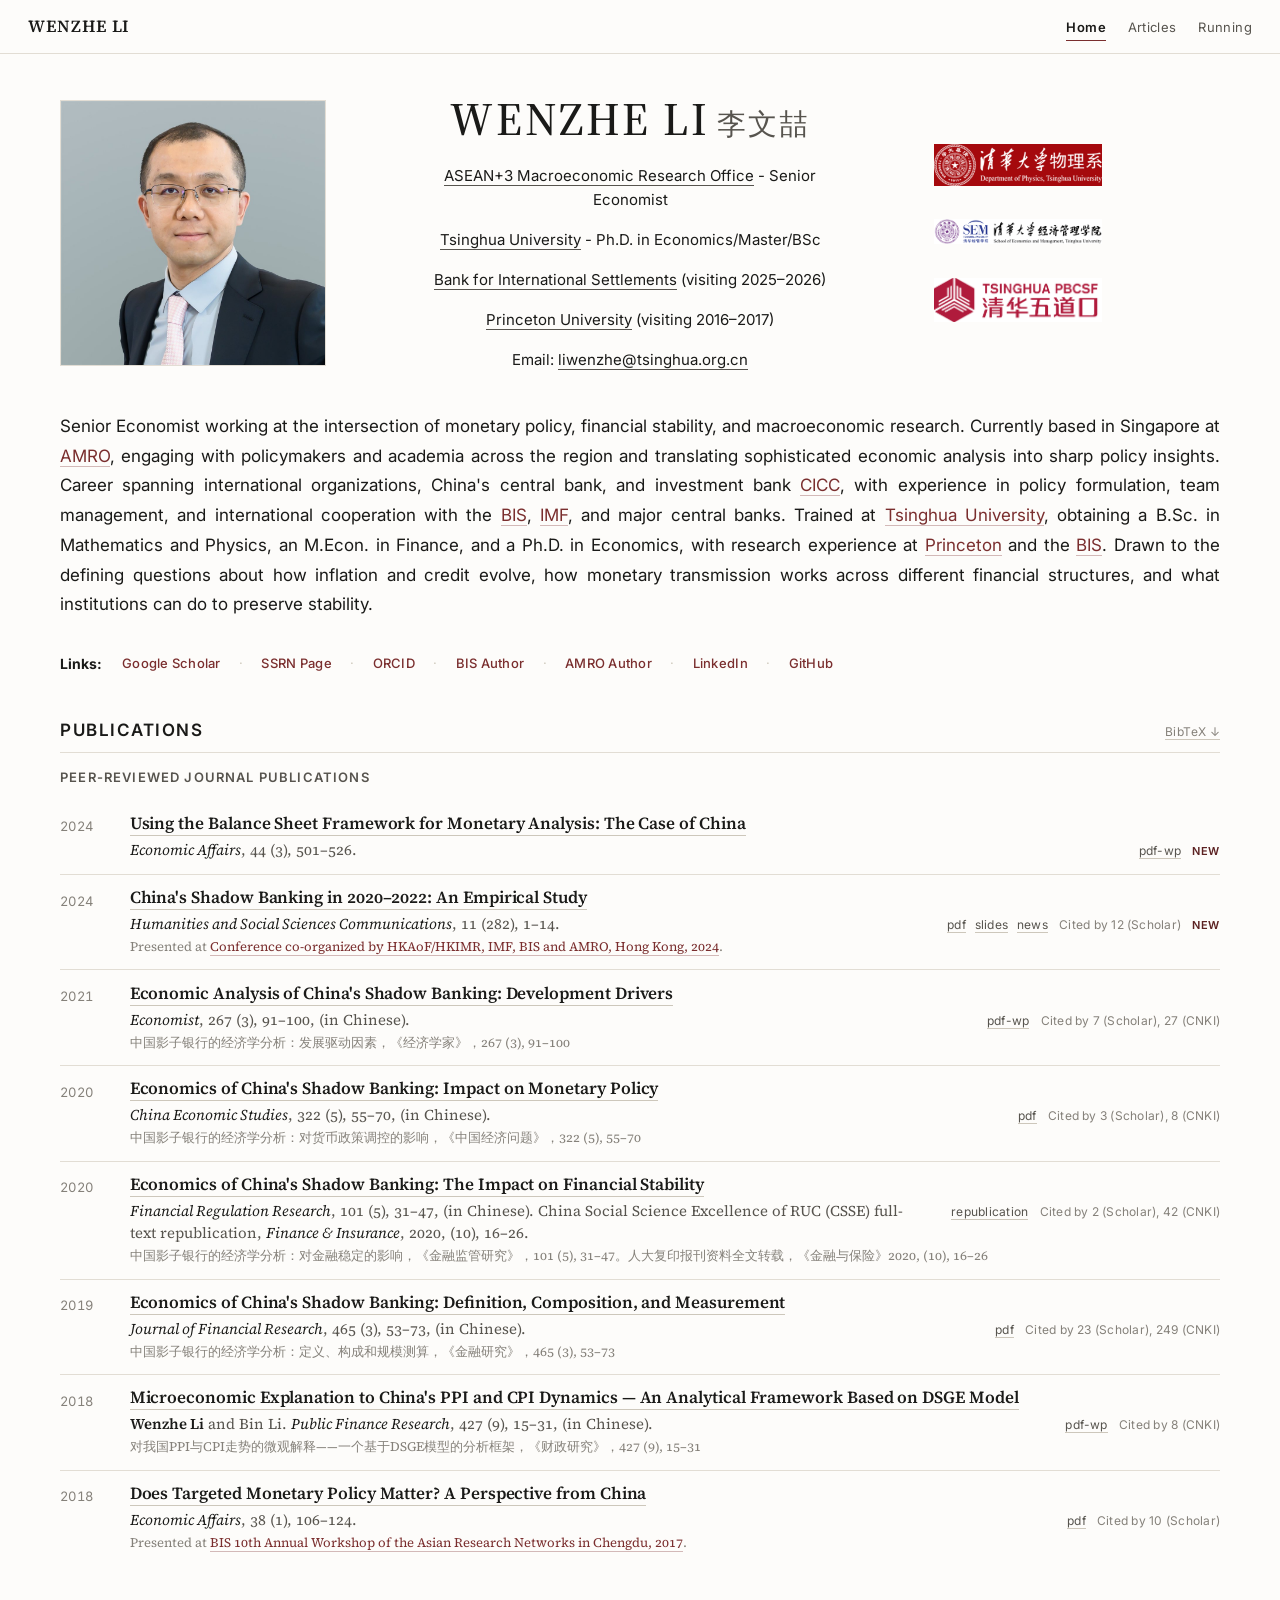
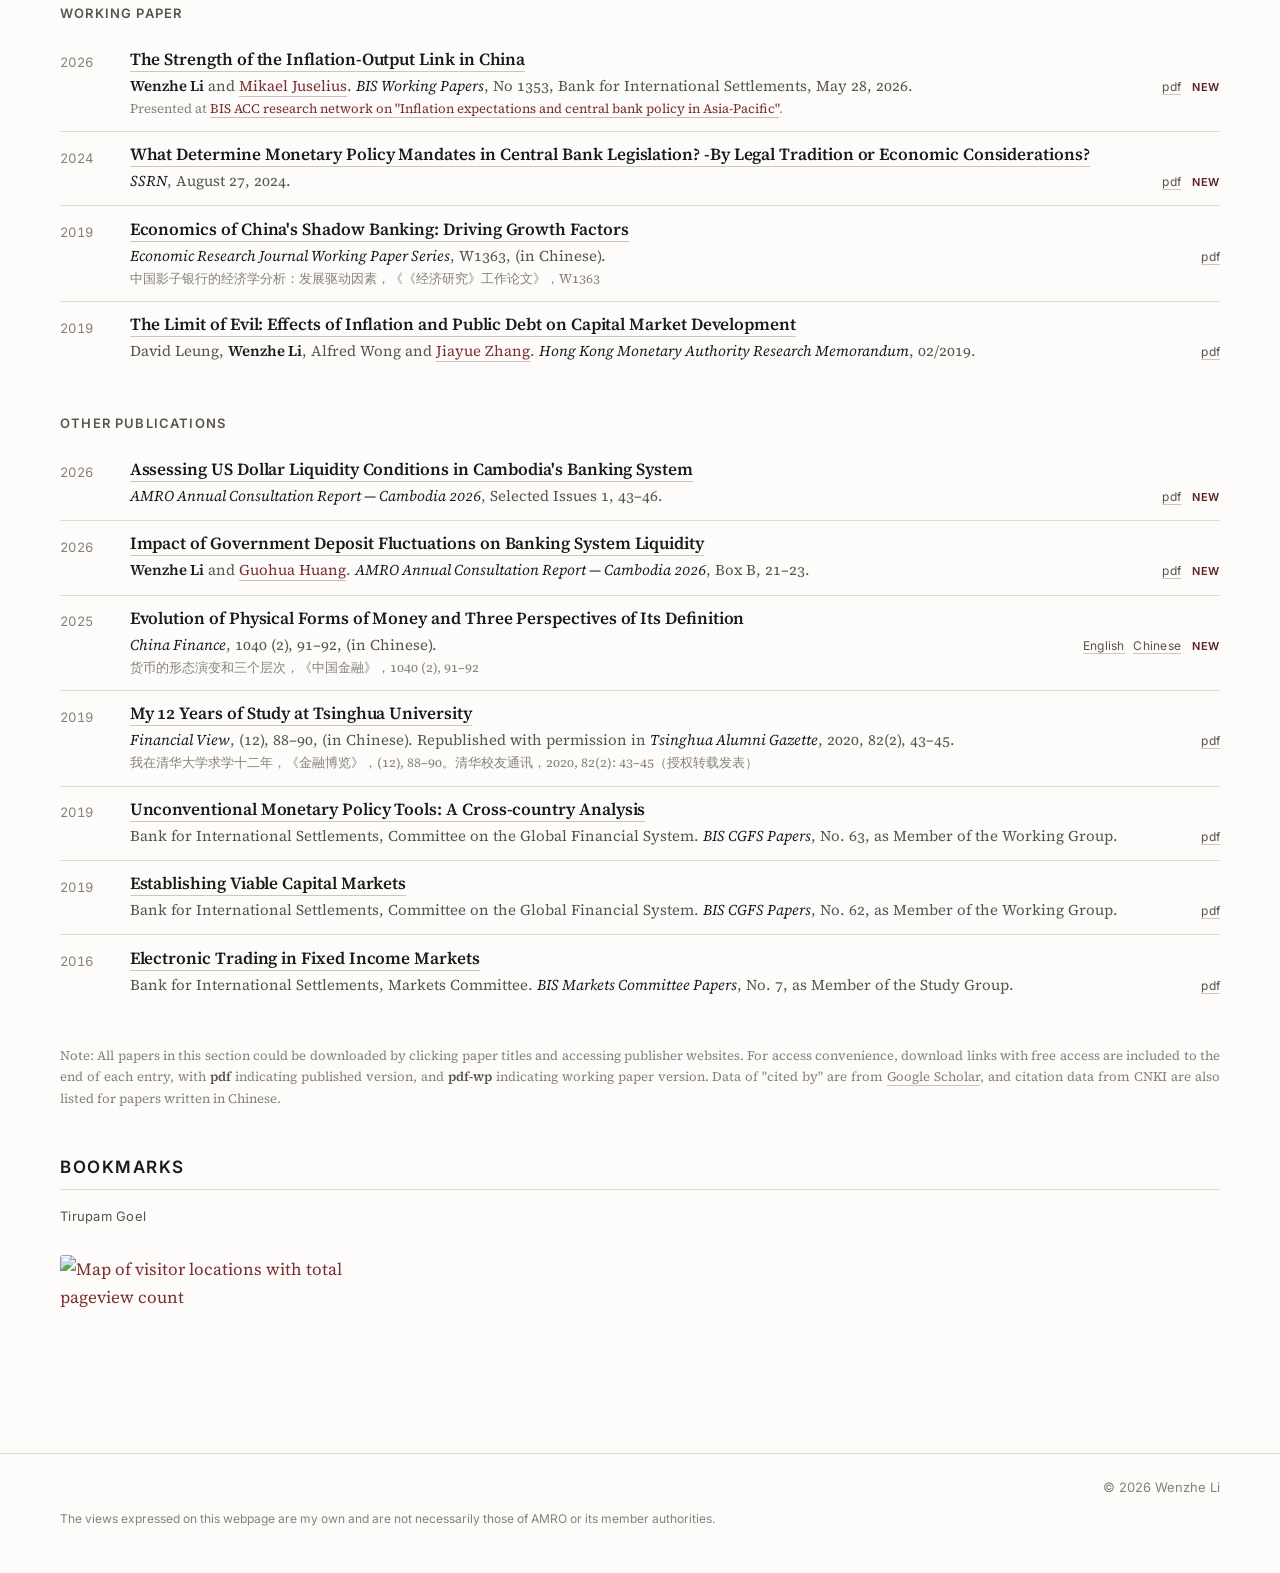
==== index.html @ e00d9267 "Use the author's own wording for the home page descriptions" ====
<!DOCTYPE html>
<html lang="en">
<head>
<meta charset="utf-8">
<meta name="viewport" content="width=device-width, initial-scale=1">
<title>WENZHE LI</title>
<meta name="description" content="Wenzhe Li (李文喆), Senior Economist at AMRO, visited the BIS in 2025-2026 and Princeton University 2016-2017, Ph.D. from Tsinghua University. Research on macroeconomics and inflation, financial stability, monetary policy, international economics, and China's shadow banking system - published in peer-reviewed journals including Humanities and Social Sciences Communications, the Journal of Financial Research, as well as BIS and HKMA Working Papers.">
<meta name="author" content="Wenzhe Li">
<link rel="canonical" href="https://freedomcs.github.io/">

<meta property="og:type" content="profile">
<meta property="og:title" content="Wenzhe Li 李文喆 — Senior Economist, AMRO">
<meta property="og:description" content="Senior Economist at AMRO; visited the BIS 2025-2026 and Princeton 2016-2017; Ph.D. from Tsinghua. Research on macroeconomics and inflation, financial stability, monetary policy, international economics, and China's shadow banking system.">
<meta property="og:url" content="https://freedomcs.github.io/">
<meta property="og:image" content="https://freedomcs.github.io/assets/portrait.jpg">
<meta name="twitter:card" content="summary">

<link rel="preconnect" href="https://fonts.googleapis.com">
<link rel="preconnect" href="https://fonts.gstatic.com" crossorigin>
<link href="https://fonts.googleapis.com/css2?family=Source+Serif+4:ital,opsz,wght@0,8..60,400..700;1,8..60,400&family=Inter:wght@400;500;600&display=swap" rel="stylesheet">
<link rel="icon" href="assets/favicon.svg" type="image/svg+xml">
<link rel="stylesheet" href="assets/style.css">
</head>
<body>
<a class="skip" href="#main">Skip to content</a>

<header class="masthead">
  <div class="masthead__inner">
    <a class="brand" href="index.html">Wenzhe Li</a>
    <nav class="nav" aria-label="Main">
      <a href="index.html" aria-current="page">Home</a>
      <a href="articles.html">Articles</a>
      <a href="running.html">Running</a>
    </nav>
  </div>
</header>

<main id="main">
  <div class="wrap">

    <section class="profile">
      <div class="profile__grid">
        <div class="profile__portrait">
          <img class="portrait" src="assets/portrait.jpg" alt="Portrait of Wenzhe Li" width="900" height="900">
        </div>
        <div class="profile__details">
          <h1 class="profile__name" id="hero-name">Wenzhe Li</h1>
          <div class="profile__lines" id="profile-lines"></div>
        </div>
        <aside class="profile__logos" aria-label="Tsinghua University affiliations">
          <a href="https://www.phys.tsinghua.edu.cn/phyen/" rel="noopener">
            <img src="assets/logos/web-physics.png" alt="Tsinghua University Department of Physics" width="602" height="149">
          </a>
          <a href="https://www.sem.tsinghua.edu.cn/en/" rel="noopener">
            <img src="assets/logos/TsinghuaSEM.png" alt="School of Economics and Management, Tsinghua University" width="1682" height="250">
          </a>
          <a href="https://eng.pbcsf.tsinghua.edu.cn/" rel="noopener">
            <img src="assets/logos/PBCSF.png" alt="Tsinghua PBC School of Finance" width="1364" height="363">
          </a>
        </aside>
      </div>
      <div class="profile__bio" id="bio"></div>
      <div class="profile__links">
        <strong>Links:</strong>
        <ul class="linkrow js-profiles"></ul>
      </div>
    </section>

    <section id="publications">
      <h2>Publications
        <span class="h2__aside"><a href="#" id="bibtex-all">BibTeX ↓</a></span>
      </h2>
      <div id="publications-list"></div>
    <!-- BEGIN noscript-publications (generated by scripts/build-noscript.py) -->
    <noscript>
      <!-- Static copy of the publication list for clients that do not run
           JavaScript. Regenerate with scripts/build-noscript.py after
           editing data/publications.json. -->
      <h3>Peer-Reviewed Journal Publications</h3>
      <ul>
        <li><a href="https://onlinelibrary.wiley.com/doi/10.1111/ecaf.12669">Using the Balance Sheet Framework for Monetary Analysis: The Case of China</a>. <em>Economic Affairs</em>, 44 (3), 501–526, 2024.</li>
        <li><a href="https://www.nature.com/articles/s41599-024-02733-y">China&#x27;s Shadow Banking in 2020–2022: An Empirical Study</a>. <em>Humanities and Social Sciences Communications</em>, 11 (282), 1–14, 2024.</li>
        <li><a href="https://kns.cnki.net/kcms/detail/detail.aspx?dbcode=CJFD&amp;filename=JJXJ202103011&amp;dbname=CJFDAUTO">Economic Analysis of China&#x27;s Shadow Banking: Development Drivers</a>. <em>Economist</em>, 267 (3), 91–100, 2021, (in Chinese). 中国影子银行的经济学分析：发展驱动因素</li>
        <li><a href="https://ces.xmu.edu.cn/CN/abstract/abstract524.shtml">Economics of China&#x27;s Shadow Banking: Impact on Monetary Policy</a>. <em>China Economic Studies</em>, 322 (5), 55–70, 2020, (in Chinese). 中国影子银行的经济学分析：对货币政策调控的影响</li>
        <li><a href="https://kns.cnki.net/kcms/detail/detail.aspx?dbcode=CJFD&amp;filename=JRJG202005003&amp;dbname=CJFDAUTODAY">Economics of China&#x27;s Shadow Banking: The Impact on Financial Stability</a>. <em>Financial Regulation Research</em>, 101 (5), 31–47, 2020, (in Chinese). 中国影子银行的经济学分析：对金融稳定的影响</li>
        <li><a href="http://www.jryj.org.cn/CN/Y2019/V465/I3/53">Economics of China&#x27;s Shadow Banking: Definition, Composition, and Measurement</a>. <em>Journal of Financial Research</em>, 465 (3), 53–73, 2019, (in Chinese). 中国影子银行的经济学分析：定义、构成和规模测算</li>
        <li>Wenzhe Li and Bin Li. <a href="http://kns.cnki.net/kcms/detail/detail.aspx?dbcode=CJFD&amp;filename=CZYJ201809002&amp;dbname=CJFDPREP">Microeconomic Explanation to China&#x27;s PPI and CPI Dynamics — An Analytical Framework Based on DSGE Model</a>. <em>Public Finance Research</em>, 427 (9), 15–31, 2018, (in Chinese). 对我国PPI与CPI走势的微观解释——一个基于DSGE模型的分析框架</li>
        <li><a href="https://onlinelibrary.wiley.com/doi/full/10.1111/ecaf.12273">Does Targeted Monetary Policy Matter? A Perspective from China</a>. <em>Economic Affairs</em>, 38 (1), 106–124, 2018.</li>
      </ul>
      <h3>Working Paper</h3>
      <ul>
        <li>Wenzhe Li and Mikael Juselius. <a href="https://www.bis.org/publ/work1353.htm">The Strength of the Inflation-Output Link in China</a>. <em>BIS Working Papers</em>, No 1353, Bank for International Settlements, 2026.</li>
        <li><a href="http://dx.doi.org/10.2139/ssrn.4938363">What Determine Monetary Policy Mandates in Central Bank Legislation? -By Legal Tradition or Economic Considerations?</a>. <em>SSRN</em>, 2024.</li>
        <li><a href="http://www.erj.cn/cn/lwInfo.aspx?m=20100921113738390893&amp;n=20190416145810083450">Economics of China&#x27;s Shadow Banking: Driving Growth Factors</a>. <em>Economic Research Journal Working Paper Series</em>, W1363, 2019, (in Chinese). 中国影子银行的经济学分析：发展驱动因素</li>
        <li>David Leung, Wenzhe Li, Alfred Wong and Jiayue Zhang. <a href="https://www.hkma.gov.hk/media/eng/publication-and-research/research/research-memorandums/2019/RM02-2019.pdf">The Limit of Evil: Effects of Inflation and Public Debt on Capital Market Development</a>. <em>Hong Kong Monetary Authority Research Memorandum</em>, 02/2019, 2019.</li>
      </ul>
      <h3>Other Publications</h3>
      <ul>
        <li><a href="https://amro-asia.org/wp-content/uploads/2026/07/AMRO-Cambodia-ACR-2026_SI_1-US-Dollar-Liquidity_20260727.pdf">Assessing US Dollar Liquidity Conditions in Cambodia&#x27;s Banking System</a>. <em>AMRO Annual Consultation Report — Cambodia 2026</em>, Selected Issues 1, 43–46, 2026.</li>
        <li>Wenzhe Li and Guohua Huang. <a href="https://amro-asia.org/wp-content/uploads/2026/07/AMRO-Cambodia-ACR-2026_for-Publication_20260727.pdf#page=21.65">Impact of Government Deposit Fluctuations on Banking System Liquidity</a>. <em>AMRO Annual Consultation Report — Cambodia 2026</em>, Box B, 21–23, 2026.</li>
        <li>Evolution of Physical Forms of Money and Three Perspectives of Its Definition. <em>China Finance</em>, 1040 (2), 91–92, 2025, (in Chinese). 货币的形态演变和三个层次</li>
        <li><a href="https://www.tsinghua.org.cn/info/3259/41230.htm">My 12 Years of Study at Tsinghua University</a>. <em>Financial View</em>, (12), 88–90, 2019, (in Chinese). 我在清华大学求学十二年</li>
        <li><a href="https://www.bis.org/publ/cgfs63.htm">Unconventional Monetary Policy Tools: A Cross-country Analysis</a>. Bank for International Settlements, Committee on the Global Financial System. <em>BIS CGFS Papers</em>, No. 63, as Member of the Working Group, 2019.</li>
        <li><a href="https://www.bis.org/publ/cgfs62.htm">Establishing Viable Capital Markets</a>. Bank for International Settlements, Committee on the Global Financial System. <em>BIS CGFS Papers</em>, No. 62, as Member of the Working Group, 2019.</li>
        <li><a href="https://www.bis.org/publ/mktc07.htm">Electronic Trading in Fixed Income Markets</a>. Bank for International Settlements, Markets Committee. <em>BIS Markets Committee Papers</em>, No. 7, as Member of the Study Group, 2016.</li>
      </ul>
    </noscript>
    <!-- END noscript-publications -->
      <p class="pub-note">
        Note: All papers in this section could be downloaded by clicking paper
        titles and accessing publisher websites. For access convenience,
        download links with free access are included to the end of each entry,
        with <strong>pdf</strong> indicating published version, and
        <strong>pdf-wp</strong> indicating working paper version. Data of
        "cited by" are from
        <a href="https://scholar.google.com/citations?user=TOMxKgsAAAAJ&amp;hl=en" rel="noopener">Google Scholar</a>,
        and citation data from CNKI are also listed for papers written in
        Chinese.
      </p>
    </section>

    <section>
      <h2>Bookmarks</h2>
      <div class="linkrow js-bookmarks"></div>
    </section>

    <section class="visitors no-print">
      <!-- Same MapMyVisitors widget as the Google Site, so the existing
           pageview total carries over. The d= key identifies the account. -->
      <a href="https://mapmyvisitors.com/web/1bxu9" title="Visit tracker">
        <img src="https://mapmyvisitors.com/map.png?cl=ffffff&amp;w=300&amp;t=tt&amp;d=g7JgWAnNj6K9wyvCSpRZpiWYhKDXlksO8sRGHl3tkCg&amp;co=2d78ad&amp;ct=ffffff"
             alt="Map of visitor locations with total pageview count"
             width="300" height="158" loading="lazy">
      </a>
    </section>

  </div>
</main>

<footer class="foot">
  <div class="wrap">
    <div class="foot__grid">
      <div style="margin-left:auto">
        © <span class="js-year"></span> Wenzhe Li
      </div>
    </div>
    <p class="foot__disclaimer js-disclaimer"></p>
  </div>
</footer>

<script src="assets/site.js"></script>
</body>
</html>
---- assets/style.css ----
/* ==========================================================================
   Wenzhe Li — academic site
   Restrained academic serif. Light + dark. Print-optimised.
   ========================================================================== */

/* --- Design tokens ------------------------------------------------------- */
:root {
  --serif: "Source Serif 4", "Source Serif Pro", Charter, "Iowan Old Style",
           "Palatino Linotype", Palatino, Georgia, "Times New Roman", serif;
  --sans: "Inter", -apple-system, BlinkMacSystemFont, "Segoe UI", Roboto,
          "Helvetica Neue", Arial, sans-serif;
  --mono: ui-monospace, "SF Mono", "Cascadia Mono", Menlo, Consolas, monospace;
  /* The Latin serif is listed first so digits, brackets and punctuation come
     from it; the browser falls through to a CJK face only for the Chinese
     characters it cannot render. Without this, SimSun — the usual Windows
     fallback — sets Latin text full-width, which left odd gaps around
     figures like "(3), 91–100". */
  --cjk: "Source Serif 4", "Source Serif Pro", Charter, Georgia,
         "Source Han Serif SC", "Noto Serif CJK SC", "Songti SC",
         "Microsoft YaHei", SimSun, serif;

  /* Light theme */
  --bg:            #fdfcfa;
  --bg-raised:     #ffffff;
  --bg-subtle:     #f5f2ed;
  --ink:           #1a1a18;
  --ink-muted:     #57544e;
  --ink-faint:     #85817a;
  --rule:          #e2ddd4;
  --rule-strong:   #cdc7bb;
  --accent:        #7a2e2e;
  --accent-soft:   #f0e4e4;
  --accent-ink:    #5c2222;
  /* "New" badge. Was amber (#8a5a00 on #fdf3dd) — a third colour family
     beside the oxblood accent and the warm greys, and with seven badges on
     the page it read as a warning label competing with the paper titles.
     Now a tint of the accent, so the palette stays to two families. */
  --new:           var(--accent-ink);
  --new-bg:        var(--accent-soft);

  --measure: 34rem;
  /* Prose spans the full container by author preference. Typographic
     convention would cap this near 75 characters; set a value here (e.g.
     clamp(40rem, 46vw, 44rem)) to reinstate a reading column. */
  --measure-prose: none;
  --page: 76rem;
  --step: 1.6rem;
  --radius: 3px;
  --transition: 140ms ease;
}

/* --- Base --------------------------------------------------------------- */
*, *::before, *::after { box-sizing: border-box; }

html {
  -webkit-text-size-adjust: 100%;
  scroll-behavior: smooth;
  scroll-padding-top: 5rem;
}
@media (prefers-reduced-motion: reduce) {
  html { scroll-behavior: auto; }
  *, *::before, *::after { transition-duration: 0.01ms !important; animation-duration: 0.01ms !important; }
}

body {
  margin: 0;
  background: var(--bg);
  color: var(--ink);
  font-family: var(--serif);
  font-size: 1.0625rem;
  line-height: 1.65;
  font-feature-settings: "kern" 1, "liga" 1, "onum" 1;
  text-rendering: optimizeLegibility;
  -webkit-font-smoothing: antialiased;
}

img { max-width: 100%; height: auto; display: block; }

a {
  color: var(--accent);
  text-decoration: none;
  border-bottom: 1px solid color-mix(in srgb, var(--accent) 32%, transparent);
  transition: border-color var(--transition), color var(--transition), background var(--transition);
}
a:hover { border-bottom-color: var(--accent); }
a:focus-visible {
  outline: 2px solid var(--accent);
  outline-offset: 2px;
  border-radius: 2px;
}

:lang(zh), .zh { font-family: var(--cjk); }

/* --- Layout ------------------------------------------------------------- */
.wrap {
  max-width: var(--page);
  margin: 0 auto;
  padding: 0 1.75rem;
}
.prose { max-width: var(--measure); }

/* The footer supplies its own top margin; 5rem here stacked with it for a
   ~160px void between the last content and the rule above the footer. */
main { padding-bottom: 0; }

section + section { margin-top: calc(var(--step) * 1.7); }
/* The profile is a header, not a peer of the sections below it, so the
   publications should follow it more closely than section-to-section. */
.profile + section { margin-top: calc(var(--step) * 1.6); }

/* --- Skip link ---------------------------------------------------------- */
.skip {
  position: absolute;
  left: -9999px;
  top: 0;
  background: var(--accent);
  color: #fff;
  padding: 0.65rem 1.1rem;
  z-index: 100;
  border: 0;
  font-family: var(--sans);
  font-size: 0.875rem;
}
.skip:focus { left: 0.5rem; top: 0.5rem; }

/* --- Site header / nav -------------------------------------------------- */
.masthead {
  position: sticky;
  top: 0;
  z-index: 50;
  background: color-mix(in srgb, var(--bg) 88%, transparent);
  backdrop-filter: saturate(180%) blur(12px);
  -webkit-backdrop-filter: saturate(180%) blur(12px);
  border-bottom: 1px solid var(--rule);
}
.masthead__inner {
  max-width: none;
  margin: 0 auto;
  padding: 0.75rem 1.75rem;
  display: flex;
  align-items: baseline;
  gap: 1.5rem;
  flex-wrap: wrap;
}
.brand {
  font-family: var(--serif);
  font-size: 1.0625rem;
  font-weight: 600;
  letter-spacing: 0.055em;
  text-transform: uppercase;
  color: var(--ink);
  border: 0;
  white-space: nowrap;
}
.brand:hover { color: var(--accent); border: 0; }

.nav {
  display: flex;
  gap: 1.35rem;
  margin-left: auto;
  align-items: baseline;
  flex-wrap: wrap;
  font-family: var(--sans);
  font-size: 0.8125rem;
  letter-spacing: 0.03em;
}
.nav a {
  color: var(--ink-muted);
  border: 0;
  padding-bottom: 2px;
  border-bottom: 1.5px solid transparent;
}
.nav a:hover { color: var(--ink); border-bottom-color: var(--rule-strong); }
.nav a[aria-current="page"] {
  color: var(--ink);
  font-weight: 600;
  border-bottom-color: var(--accent);
}

@media (max-width: 46rem) {
  .masthead__inner {
    display: block;
    padding: 0.7rem 1rem 0.65rem;
  }
  .brand { display: inline-block; margin-bottom: 0.55rem; }
  .nav {
    width: auto;
    max-width: 100%;
    margin-left: 0;
    display: grid;
    grid-template-columns: repeat(3, max-content);
    gap: 1.5rem;
    justify-content: start;
    flex-wrap: nowrap;
  }
}

/* --- Google Site profile composition ----------------------------------- */
/* Spacing above the publications is deliberately tighter than it looks it
   should be: at the earlier values the first paper sat 944px down, so a
   laptop visitor saw the profile and no work at all before scrolling. */
.profile {
  padding: 2.5rem 0 0;
  font-family: var(--sans);
}
.profile__grid {
  display: grid;
  grid-template-columns: 16.625rem 28rem 10.5rem;
  gap: 5rem;
  align-items: center;
}
.profile__grid > * { min-width: 0; }
.profile__portrait .portrait {
  width: 16.625rem;
  max-width: none;
  aspect-ratio: 1 / 1;
  border-radius: 0;
}
.profile__details {
  text-align: center;
  color: var(--ink);
}
/* The name is the largest thing on the site — it was previously smaller than
   every page title. Set in the serif that carries the rest of the site, with
   small caps and open letter-spacing rather than plain uppercase. */
.profile__name {
  margin: 0 0 1.15rem;
  font-family: var(--serif);
  font-size: clamp(2.1rem, 4.4vw, 2.9rem);
  font-weight: 500;
  line-height: 1.1;
  letter-spacing: 0.055em;
  text-transform: uppercase;
  font-variant-numeric: lining-nums;
}
.profile__name .zh {
  display: inline-block;
  margin-left: 0.5rem;
  font-family: var(--cjk);
  font-size: 0.62em;
  font-weight: 400;
  letter-spacing: 0.06em;
  color: var(--ink-muted);
  vertical-align: 0.06em;
  text-transform: none;
}
.profile__lines p {
  margin: 0 0 1rem;
  font-size: 0.9375rem;
  line-height: 1.6;
}
.profile__lines p:last-child { margin-bottom: 0; }
.profile__lines a { color: var(--ink); border-bottom-color: var(--ink-muted); }
.profile__logos {
  display: grid;
  align-items: center;
  gap: 2.1rem;
}
.profile__logos a {
  display: block;
  border-bottom: 0;
  transition: opacity var(--transition);
}
.profile__logos a:hover { opacity: 0.75; }
.profile__logos img {
  width: 100%;
  max-height: 3.2rem;
  object-fit: contain;
}

.profile__bio {
  margin-top: 2.5rem;
  font-size: 1.0625rem;
  line-height: 1.75;
  max-width: var(--measure-prose);
  margin-inline: auto;
  text-align: justify;
  hyphens: auto;
  -webkit-hyphens: auto;
}
.profile__bio p { margin: 0 0 1.15em; }
.profile__bio p:last-child { margin-bottom: 0; }
.profile__links {
  display: grid;
  /* The label column was a fixed 10rem with a 2rem gap — 192px reserved for
     the word "Links:", which squeezed the row below the width the buttons
     need and forced them onto a second line. */
  grid-template-columns: max-content 1fr;
  align-items: center;
  gap: 1.25rem;
  margin-top: 2rem;
  font-size: 0.875rem;
}
/* A quiet line of text rather than a row of buttons. Six outlined boxes read
   as a toolbar and left a wide gap trailing off to the right; separated text
   reads as one line and sits closer to how a journal lists profile links. */
.profile__links .linkrow {
  display: flex;
  flex-wrap: wrap;
  align-items: baseline;
  gap: 0;
  margin: 0;
}
.profile__links .linkrow li { display: block; }
.profile__links .linkrow a {
  display: inline-block;
  padding: 0;
  border: 0;
  background: none;
  color: var(--accent);
  font-weight: 500;
  transition: color var(--transition);
}
.profile__links .linkrow a:hover {
  color: var(--accent-ink);
  text-decoration: underline;
  text-underline-offset: 3px;
}
/* The separator sits on the <li>, outside the <a>, so it is neither
   clickable nor underlined on hover. */
.profile__links .linkrow li:not(:last-child)::after {
  content: "·";
  margin: 0 1.15rem;
  color: var(--rule-strong);
  font-weight: 400;
}

@media (max-width: 68rem) {
  .profile__grid {
    grid-template-columns: 12rem minmax(0, 1fr) 8rem;
    gap: 2rem;
  }
  .profile__portrait .portrait { width: 12rem; }
}

@media (max-width: 46rem) {
  .profile { padding-top: 4rem; }
  .profile__grid {
    grid-template-columns: 1fr;
    gap: 3.5rem;
    justify-items: center;
  }
  .profile__portrait .portrait { width: min(14rem, 72vw); }
  .profile__details {
    width: min(100%, calc(100vw - 3.5rem));
    min-width: 0;
  }
  .profile__name { letter-spacing: 0.04em; }
  .profile__lines p {
    max-width: 100%;
    font-size: 0.875rem;
    overflow-wrap: anywhere;
  }
  .profile__lines a {
    display: block;
    width: max-content;
    max-width: 100%;
    margin-inline: auto;
    overflow-wrap: anywhere;
  }
  .profile__logos { width: 10.5rem; }
  .profile__bio { margin-top: 4rem; }
  .profile__links {
    grid-template-columns: 1fr;
    gap: 1rem;
    margin-top: 2.5rem;
  }
  /* Centred under the centred header on narrow screens; the flex row above
     already handles wrapping. */
  .profile__links .linkrow {
    justify-content: center;
    gap: 0.5rem;
  }
}

/* --- Hero --------------------------------------------------------------- */
.hero { padding: 3.75rem 0 0; }
.hero__grid {
  display: grid;
  grid-template-columns: minmax(0, 1fr) 12.5rem;
  gap: 3rem;
  align-items: start;
}
@media (max-width: 46rem) {
  .hero { padding-top: 2.5rem; }
  .hero__grid { grid-template-columns: 1fr; gap: 1.75rem; }
  .hero__aside { order: -1; }
}

h1.hero__name {
  font-size: clamp(2.1rem, 5.5vw, 3rem);
  line-height: 1.08;
  margin: 0 0 0.2em;
  font-weight: 600;
  letter-spacing: -0.02em;
}
.hero__name .zh {
  font-size: 0.55em;
  font-weight: 400;
  color: var(--ink-muted);
  letter-spacing: 0.06em;
  margin-left: 0.45em;
  white-space: nowrap;
}
.hero__tagline {
  font-family: var(--sans);
  font-size: 0.875rem;
  letter-spacing: 0.04em;
  color: var(--ink-muted);
  margin: 0 0 1.75rem;
}

.hero__lede {
  font-size: 1.1875rem;
  line-height: 1.55;
  margin: 0 0 1.5rem;
  max-width: var(--measure);
}
.hero__lede a { border-bottom-color: color-mix(in srgb, var(--accent) 45%, transparent); }

.portrait {
  border-radius: var(--radius);
  border: 1px solid var(--rule);
  background: var(--bg-subtle);
  aspect-ratio: 4 / 5;
  object-fit: cover;
  width: 100%;
}
.portrait--placeholder {
  display: grid;
  place-items: center;
  font-family: var(--sans);
  font-size: 0.6875rem;
  color: var(--ink-faint);
  text-align: center;
  padding: 1rem;
  line-height: 1.5;
}
@media (max-width: 46rem) {
  .portrait { max-width: 9rem; aspect-ratio: 1 / 1; border-radius: 50%; }
}

/* --- Affiliations ------------------------------------------------------- */
.affil {
  list-style: none;
  margin: 0 0 1.75rem;
  padding: 0;
  font-size: 0.9375rem;
  line-height: 1.5;
}
.affil li { margin-bottom: 0.4rem; padding-left: 0; }
.affil .role { color: var(--ink); }
.affil .org { color: var(--ink-muted); }
.affil .period {
  font-family: var(--sans);
  font-size: 0.75rem;
  color: var(--ink-faint);
  font-variant-numeric: tabular-nums;
  margin-left: 0.35rem;
}

.edu-line {
  font-size: 0.9375rem;
  color: var(--ink-muted);
  margin: -0.9rem 0 1.75rem;
}

/* --- Article pages ------------------------------------------------------- */

/* An article page is a single column: title, byline, publication line and
   body all share one axis. */
.article-page .page-title,
.article-page .byline,
.article-page .article-meta {
  max-width: var(--measure-prose);
  margin-inline: auto;
}

/* Author line / Chinese subtitle under the article title. */
.byline {
  font-size: 1.0625rem;
  color: var(--ink-muted);
  margin: -0.35rem 0 1.9rem;
  max-width: var(--measure-prose);
}
.byline:lang(en) { font-family: var(--serif); }
.byline:lang(zh) { font-family: var(--cjk); }

.article-meta {
  font-family: var(--sans);
  font-size: 0.8125rem;
  color: var(--ink-faint);
  margin: 0 0 2.75rem;
  max-width: var(--measure-prose);
}

.article-body {
  max-width: var(--measure-prose);
  margin-inline: auto;
  font-size: 1.0625rem;
  line-height: 1.75;
  /* Justified to give the full-width column flush edges on both sides.
     Hyphenation is essential here: without it, justifying a wide measure
     opens ugly rivers of white space between words. */
  text-align: justify;
  text-justify: inter-word;
  hyphens: auto;
  -webkit-hyphens: auto;
}

/* Hyphenation needs the language declared, and CJK must not be hyphenated —
   it breaks anywhere already. */
.article-body:lang(zh-Hans),
.article-body:lang(zh) {
  hyphens: none;
  -webkit-hyphens: none;
}

/* Bare URLs and short lines justify badly. */
.article-body .reference,
.article-body .footnote,
.article-body pre { text-align: left; hyphens: none; }
.article-body h2 {
  margin-top: 2.25rem;
  text-transform: none;
  letter-spacing: 0.01em;
  font-family: var(--serif);
  font-size: 1.375rem;
  font-weight: 600;
  border-bottom: 0;
  padding-bottom: 0;
  display: block;
}
.article-body p { margin: 0 0 1.15em; }

/* CJK text has no spaces, so a whole paragraph is one unbreakable "word" and
   would otherwise force the page sideways on a phone. */
.article-body:lang(zh-Hans),
.article-body:lang(zh),
.article-body [lang="zh"] {
  line-break: normal;
  word-break: normal;
  overflow-wrap: anywhere;
}

/* A Latin passage inside a Chinese page inherits the CJK serif, whose Latin
   glyphs are uniform-width and read as monospace. Give it the Latin serif. */
.article-body [lang="en"] {
  font-family: var(--serif);
  overflow-wrap: break-word;
}

.article-body .footnote {
  font-size: 0.8125rem;
  color: var(--ink-faint);
  border-top: 1px solid var(--rule);
  padding-top: 0.9rem;
  margin-top: 2rem;
  /* Reference lists carry bare URLs of 100+ characters. */
  overflow-wrap: break-word;
  word-break: break-word;
}

/* Bibliography entries: smaller, hanging indent, and forced to wrap — several
   contain bare URLs over 100 characters that would otherwise push the page
   sideways on a phone. */
.article-body .reference {
  font-size: 0.875rem;
  line-height: 1.6;
  color: var(--ink-muted);
  margin: 0 0 0.65em;
  padding-left: 1.5rem;
  text-indent: -1.5rem;
  overflow-wrap: break-word;
  word-break: break-word;
}
.article-body .reference:lang(en) { font-family: var(--serif); }
.article-body .footnote + .footnote { border-top: 0; padding-top: 0; margin-top: 0; }

/* The closing citation was extracted as a preformatted block and inherited a
   monospace face; it is prose, so it should read as prose. */
.article-body pre {
  font-family: var(--serif);
  font-size: 0.875rem;
  color: var(--ink-faint);
  white-space: pre-wrap;
  overflow-wrap: break-word;
  border-top: 1px solid var(--rule);
  padding-top: 0.9rem;
  margin: 2rem 0 0;
}

/* --- Cities chips (running page) ---------------------------------------- */
/* --- Photo gallery (running page) ---------------------------------------- */
.gallery {
  display: grid;
  grid-template-columns: repeat(3, minmax(0, 1fr));
  column-gap: 1.8rem;
  row-gap: 4rem;
}
.gallery figure { margin: 0; }
.gallery img {
  width: 100%;
  aspect-ratio: 4 / 3;
  object-fit: cover;
  border-radius: var(--radius);
  border: 1px solid var(--rule);
}
/* A place name, not a heading — it should sit quietly under its photo rather
   than out-shout the page title. */
.gallery figcaption {
  font-family: var(--sans);
  font-size: 0.8125rem;
  font-weight: 500;
  letter-spacing: 0.04em;
  color: var(--ink-muted);
  margin-top: 0.65rem;
  text-align: center;
}

/* Centred like the rest of this page, but at the same size as every other
   page title so the site reads as one thing. */
.running-page .page-title {
  margin: 0 auto;
  padding: 4rem 0 3.25rem;
  text-align: center;
  max-width: none;
}
.running-page .prose {
  max-width: var(--measure-prose);
  margin-inline: auto;
  font-size: 1.0625rem;
  line-height: 1.75;
  text-align: justify;
  hyphens: auto;
  -webkit-hyphens: auto;
}
.running-page .prose p { margin: 0 0 1.15em; }
.running-page .prose p:last-child { margin-bottom: 0; }
.running-page section { margin-top: 4rem; }
/* Text following a photo row needs room to read as its own passage rather
   than as an oversized caption. */
.running-page section + .prose { margin-top: 4rem; }

@media (max-width: 46rem) {
  .running-page .page-title { padding: 2.5rem 0 2rem; }
  .gallery {
    grid-template-columns: 1fr;
    row-gap: 2rem;
  }
}

/* --- Profile links row -------------------------------------------------- */
.linkrow {
  display: flex;
  flex-wrap: wrap;
  align-items: baseline;
  /* No gap: spacing comes from the separator's own margins. */
  gap: 0;
  list-style: none;
  margin: 0;
  padding: 0;
  font-family: var(--sans);
  font-size: 0.8125rem;
}
/* Separated text rather than boxes, matching the profile links: a row of
   outlined buttons reads as a toolbar and is heavier than these links
   deserve. */
.linkrow a {
  display: inline-block;
  padding: 0;
  border: 0;
  color: var(--ink-muted);
  letter-spacing: 0.02em;
}
.linkrow a:hover {
  color: var(--accent);
  text-decoration: underline;
  text-underline-offset: 3px;
}
/* On the <li>, not the <a>: inside the link the dot would be clickable and
   would pick up the hover underline. */
.linkrow li:not(:last-child)::after {
  content: "·";
  margin: 0 0.95rem;
  color: var(--rule-strong);
}

/* --- Headings ----------------------------------------------------------- */
h2 {
  font-size: 1.0625rem;
  font-weight: 600;
  letter-spacing: 0.09em;
  text-transform: uppercase;
  font-family: var(--sans);
  color: var(--ink);
  margin: 0 0 1rem;
  padding-bottom: 0.5rem;
  border-bottom: 1px solid var(--rule);
  display: flex;
  align-items: baseline;
  gap: 0.75rem;
  flex-wrap: wrap;
}
h2 .h2__aside {
  font-size: 0.75rem;
  font-weight: 400;
  letter-spacing: 0.03em;
  text-transform: none;
  color: var(--ink-faint);
  margin-left: auto;
}
h2 .h2__aside a { color: var(--ink-faint); border-bottom-color: var(--rule-strong); }
h2 .h2__aside a:hover { color: var(--accent); }

h3 {
  font-size: 1.125rem;
  font-weight: 600;
  margin: 0 0 0.4rem;
  line-height: 1.3;
  letter-spacing: -0.005em;
}

.page-title {
  font-size: clamp(1.85rem, 4.5vw, 2.4rem);
  font-weight: 600;
  letter-spacing: -0.02em;
  margin: 3.25rem 0 0.9rem;
  line-height: 1.2;
  /* Slightly wider than the prose measure: a heading at this size can carry
     more characters per line without becoming hard to track. */
  max-width: 46rem;
  text-wrap: balance;
}
.page-intro {
  color: var(--ink-muted);
  max-width: var(--measure);
  margin: 0 0 2.75rem;
  font-size: 1.0625rem;
}

/* --- News --------------------------------------------------------------- */
.news { list-style: none; margin: 0; padding: 0; }
.news li {
  display: grid;
  grid-template-columns: 5rem 1fr;
  gap: 1rem;
  padding: 0.7rem 0;
  border-bottom: 1px solid var(--rule);
  font-size: 0.9375rem;
  line-height: 1.55;
}
.news li:last-child { border-bottom: 0; }
.news time {
  font-family: var(--sans);
  font-size: 0.75rem;
  color: var(--ink-faint);
  font-variant-numeric: tabular-nums;
  letter-spacing: 0.03em;
  padding-top: 0.22rem;
  white-space: nowrap;
}
@media (max-width: 34rem) {
  .news li { grid-template-columns: 1fr; gap: 0.2rem; }
  .news time { padding-top: 0; }
}

/* --- Research themes ---------------------------------------------------- */
.themes { display: grid; gap: 1.5rem; }
.theme {
  border-left: 2px solid var(--rule-strong);
  padding: 0.1rem 0 0.1rem 1.25rem;
}
.theme:hover { border-left-color: var(--accent); }
.theme h3 { font-size: 1.0625rem; }
.theme p {
  color: var(--ink-muted);
  margin: 0.35rem 0 0.6rem;
  font-size: 0.9375rem;
  max-width: var(--measure);
}
.theme__count {
  font-family: var(--sans);
  font-size: 0.75rem;
  color: var(--ink-faint);
  letter-spacing: 0.03em;
}
.theme__count a { color: var(--ink-faint); border-bottom-color: var(--rule-strong); }
.theme__count a:hover { color: var(--accent); }

/* --- Publications ------------------------------------------------------- */
.pubgroup + .pubgroup { margin-top: 2.5rem; }
.pubgroup__title {
  font-family: var(--sans);
  font-size: 0.8125rem;
  font-weight: 600;
  letter-spacing: 0.09em;
  text-transform: uppercase;
  color: var(--ink-muted);
  margin: 0 0 0.9rem;
}

.pubs { list-style: none; margin: 0; padding: 0; counter-reset: pub; }

.pub {
  display: grid;
  grid-template-columns: 3.25rem 1fr;
  gap: 1.1rem;
  padding: 0.7rem 0;
  border-bottom: 1px solid var(--rule);
}
.pub:last-child { border-bottom: 0; }
@media (max-width: 34rem) {
  .pub { grid-template-columns: 1fr; gap: 0.3rem; }
}


.pub__year {
  font-family: var(--sans);
  font-size: 0.8125rem;
  color: var(--ink-faint);
  font-variant-numeric: tabular-nums;
  letter-spacing: 0.02em;
  padding-top: 0.28rem;
}

.pub__title {
  font-size: 1.0625rem;
  font-weight: 600;
  line-height: 1.38;
  margin: 0 0 0.22rem;
  letter-spacing: -0.004em;
}
.pub__title a { color: var(--ink); border-bottom-color: var(--rule-strong); }
.pub__title a:hover { color: var(--accent); border-bottom-color: var(--accent); }

/* Authors and venue share one line — as separate paragraphs each entry ran to
   five or six lines and the list to nearly 3,000px. The links and badges are
   pushed to the right edge so they form a column that can be scanned without
   reading the citations. */
.pub__cite {
  display: flex;
  justify-content: space-between;
  align-items: baseline;
  gap: 2rem;
  font-size: 0.9375rem;
  color: var(--ink-muted);
  margin: 0 0 0.1rem;
  line-height: 1.5;
}
/* Takes the space the links leave; without a flex basis a long citation
   wraps underneath them instead of stopping short. */
.pub__cite > .pub__citation-text { min-width: 0; flex: 1 1 auto; }
.pub__authors .self { color: var(--ink); font-weight: 600; }
.pub__venue em { color: var(--ink); font-style: italic; }
/* A second publication of the same article. It sits on the citation line
   beside the first venue and carries the same weight — a lighter colour here
   read as an inconsistency rather than a hierarchy. */
.pub__republished { color: inherit; }
.pub__republished em { color: var(--ink); font-style: italic; }

/* Secondary detail — Chinese title, republication note, conference — on one
   quieter line beneath the citation. */
.pub__aside {
  font-size: 0.8125rem;
  color: var(--ink-faint);
  margin: 0 0 0.1rem;
  line-height: 1.5;
}
.pub__aside .pub__zh { font-family: var(--cjk); }
.pub__aside [lang="zh"] { font-family: var(--cjk); }
.pub__sep { color: var(--rule-strong); margin: 0 0.15rem; }

/* Sits on the citation line rather than occupying a row of its own — boxed
   links were 26px tall against 22px of text, so the row cost a full extra
   line per entry — and is pushed to the right edge to form a scannable
   column. */
.pub__meta {
  font-family: var(--sans);
  font-size: 0.75rem;
  letter-spacing: 0.02em;
  white-space: nowrap;
  flex-shrink: 0;
  text-align: right;
}
.pub__links { display: inline; }
.pub__links a {
  padding: 0;
  border: 0;
  border-bottom: 1px solid var(--rule-strong);
  color: var(--ink-muted);
}
.pub__links a + a { margin-left: 0.55rem; }
.pub__links a:hover { color: var(--accent); border-bottom-color: var(--accent); }

.cites { color: var(--ink-faint); margin-left: 0.7rem; }
.cites a { color: var(--ink-faint); border-bottom-color: var(--rule-strong); }
.cites a:hover { color: var(--accent); }

.tag {
  display: inline-block;
  font-family: var(--sans);
  font-size: 0.6875rem;
  letter-spacing: 0.05em;
  text-transform: uppercase;
  padding: 0.1rem 0.4rem;
  border-radius: var(--radius);
  background: var(--bg-subtle);
  color: var(--ink-faint);
  border: 1px solid var(--rule);
  white-space: nowrap;
}
/* Sits inline on the citation line, so it carries no box: padding and a
   border would push the whole line taller than the text around it. */
.tag--new {
  background: none;
  color: var(--new);
  border: 0;
  padding: 0;
  margin-left: 0.7rem;
  font-weight: 600;
  font-size: 0.6875rem;
}
.tag--theme { cursor: pointer; }
.tag--theme:hover { color: var(--accent); border-color: var(--accent); }

/* Below this width the citation and the links cannot share a line without
   pushing the page wider than the screen, so the links drop underneath and
   align left. Must come after the .pub__cite and .pub__meta rules above:
   equal specificity, so source order decides. */
@media (max-width: 60rem) {
  .pub__cite {
    display: block;
    gap: 0;
  }
  .pub__meta {
    display: block;
    white-space: normal;
    text-align: left;
    margin-top: 0.25rem;
  }
}

/* --- Filters ------------------------------------------------------------ */
.filters {
  display: flex;
  flex-wrap: wrap;
  gap: 0.45rem;
  margin: 0 0 2rem;
  padding: 0;
  list-style: none;
}
.filter {
  font-family: var(--sans);
  font-size: 0.8125rem;
  letter-spacing: 0.02em;
  padding: 0.32rem 0.75rem;
  border: 1px solid var(--rule-strong);
  border-radius: var(--radius);
  background: none;
  color: var(--ink-muted);
  cursor: pointer;
  transition: all var(--transition);
}
.filter:hover { color: var(--ink); border-color: var(--ink-faint); }
.filter[aria-pressed="true"] {
  background: var(--accent);
  border-color: var(--accent);
  color: #fff;
  font-weight: 500;
}
/* Reserves its line whether or not a filter is active, so the first group
   heading does not jump when filtering. */
.filter-note {
  font-family: var(--sans);
  font-size: 0.8125rem;
  color: var(--ink-faint);
  margin: 0 0 1.75rem;
  min-height: 1.3em;
}

/* --- Notes / callouts --------------------------------------------------- */
.note {
  font-size: 0.875rem;
  color: var(--ink-faint);
  line-height: 1.6;
  background: var(--bg-subtle);
  border: 1px solid var(--rule);
  border-radius: var(--radius);
  padding: 0.9rem 1.1rem;
  margin: 2rem 0 0;
  max-width: none;
}

/* The note under the publication list: plain small text, as on the original
   site. A bordered panel gave a footnote about download conventions more
   weight than the papers it describes. */
.pub-note {
  font-size: 0.8125rem;
  color: var(--ink-faint);
  line-height: 1.65;
  margin: 2.25rem 0 0;
  text-align: justify;
  hyphens: auto;
  -webkit-hyphens: auto;
}
.pub-note strong { color: var(--ink-muted); font-weight: 600; }
.pub-note a { color: var(--ink-faint); border-bottom-color: var(--rule-strong); }
.pub-note a:hover { color: var(--accent); }
.note a { color: var(--ink-muted); }

/* --- Article cards ------------------------------------------------------ */
.articles { list-style: none; margin: 0; padding: 0; }
.articles li {
  padding: 1.35rem 0;
  border-bottom: 1px solid var(--rule);
}
.articles li:last-child { border-bottom: 0; }
.articles p {
  color: var(--ink-muted);
  margin: 0.35rem 0 0.65rem;
  font-size: 0.9375rem;
  max-width: var(--measure);
}
.articles .pub__zh { margin-top: 0.1rem; }

/* --- CV ----------------------------------------------------------------- */
.cv-block { margin-bottom: 2rem; }
.cv-row {
  display: grid;
  grid-template-columns: 8.5rem 1fr;
  gap: 1.25rem;
  padding: 0.5rem 0;
  border-bottom: 1px solid var(--rule);
  font-size: 0.9375rem;
}
.cv-row:last-child { border-bottom: 0; }
.cv-row__when {
  font-family: var(--sans);
  font-size: 0.75rem;
  color: var(--ink-faint);
  font-variant-numeric: tabular-nums;
  padding-top: 0.25rem;
  letter-spacing: 0.02em;
}
@media (max-width: 34rem) {
  .cv-row { grid-template-columns: 1fr; gap: 0.15rem; }
  .cv-row__when { padding-top: 0; }
}
.print-hint {
  font-family: var(--sans);
  font-size: 0.8125rem;
  color: var(--ink-faint);
  background: var(--bg-subtle);
  border: 1px solid var(--rule);
  border-radius: var(--radius);
  padding: 0.7rem 1rem;
  margin-bottom: 2.25rem;
  max-width: var(--measure);
}

/* --- Footer ------------------------------------------------------------- */
.foot {
  border-top: 1px solid var(--rule);
  margin-top: 2.5rem;
  padding: 1.4rem 0 2rem;
  font-family: var(--sans);
  font-size: 0.8125rem;
  color: var(--ink-faint);
  line-height: 1.6;
}
.foot__grid {
  display: flex;
  flex-wrap: wrap;
  gap: 1rem 2.5rem;
  align-items: baseline;
}
.foot a { color: var(--ink-faint); border-bottom-color: var(--rule); }
.foot a:hover { color: var(--accent); }
.foot__disclaimer { font-size: 0.75rem; }
.foot__bookmarks { display: flex; gap: 1rem; flex-wrap: wrap; }

/* MapMyVisitors widget — a plain image, so it needs no border or chrome. */
/* An unlabelled trailing widget, not a section in its own right — it does not
   need the full section gap above it. */
.visitors { margin-top: 1.75rem !important; }
.visitors a { border-bottom: 0; display: inline-block; }
.visitors img {
  border-radius: var(--radius);
  max-width: 300px;
}

/* --- Utility ------------------------------------------------------------ */
.sr-only {
  position: absolute; width: 1px; height: 1px;
  padding: 0; margin: -1px; overflow: hidden;
  clip: rect(0,0,0,0); white-space: nowrap; border: 0;
}
[hidden] { display: none !important; }
.scroll-x { overflow-x: auto; }

/* --- Print -------------------------------------------------------------- */
@media print {
  :root {
    --bg: #fff; --bg-raised: #fff; --bg-subtle: #fff;
    --ink: #000; --ink-muted: #333; --ink-faint: #555;
    --rule: #ccc; --rule-strong: #999;
    --accent: #000; --accent-soft: #fff;
  }
  @page { margin: 16mm 15mm; }

  body { font-size: 9.75pt; line-height: 1.4; background: #fff; color: #000; }

  .masthead, .nav, .skip, .filters, .filter-note,
  .print-hint, .foot__bookmarks, .portrait, .hero__aside, .visitors,
  .no-print { display: none !important; }

  .wrap { max-width: none; padding: 0; }
  .prose, .hero__lede, .page-intro, .note, .theme p, .articles p { max-width: none; }
  .hero { padding-top: 0; }
  .hero__grid { grid-template-columns: 1fr; gap: 0; }

  h1.hero__name, .page-title { font-size: 19pt; margin: 0 0 0.15em; }
  .page-title { margin-top: 0; }
  .page-title .zh, .hero__name .zh { margin-left: 0.4em; font-size: 0.6em; }
  h2 {
    font-size: 9.5pt; margin: 14pt 0 6pt; padding-bottom: 3pt;
    border-bottom: 0.75pt solid #000; break-after: avoid;
  }
  h3, .pub__title { font-size: 10pt; break-after: avoid; }

  section + section { margin-top: 0; }
  .pub, .news li, .cv-row, .articles li {
    padding: 4pt 0; border-bottom: 0.4pt solid #ddd;
    break-inside: avoid; page-break-inside: avoid;
  }
  .pubgroup { break-inside: auto; }
  .pubgroup + .pubgroup { margin-top: 12pt; }

  a { color: #000; border-bottom: 0; text-decoration: none; }
  /* Interface affordances carry no meaning on paper. */
  .pub__links, .cites, .tag, .pub__meta { display: none !important; }
  .foot { margin-top: 12pt; padding: 6pt 0 0; border-top: 0.5pt solid #999; font-size: 7.5pt; }
}
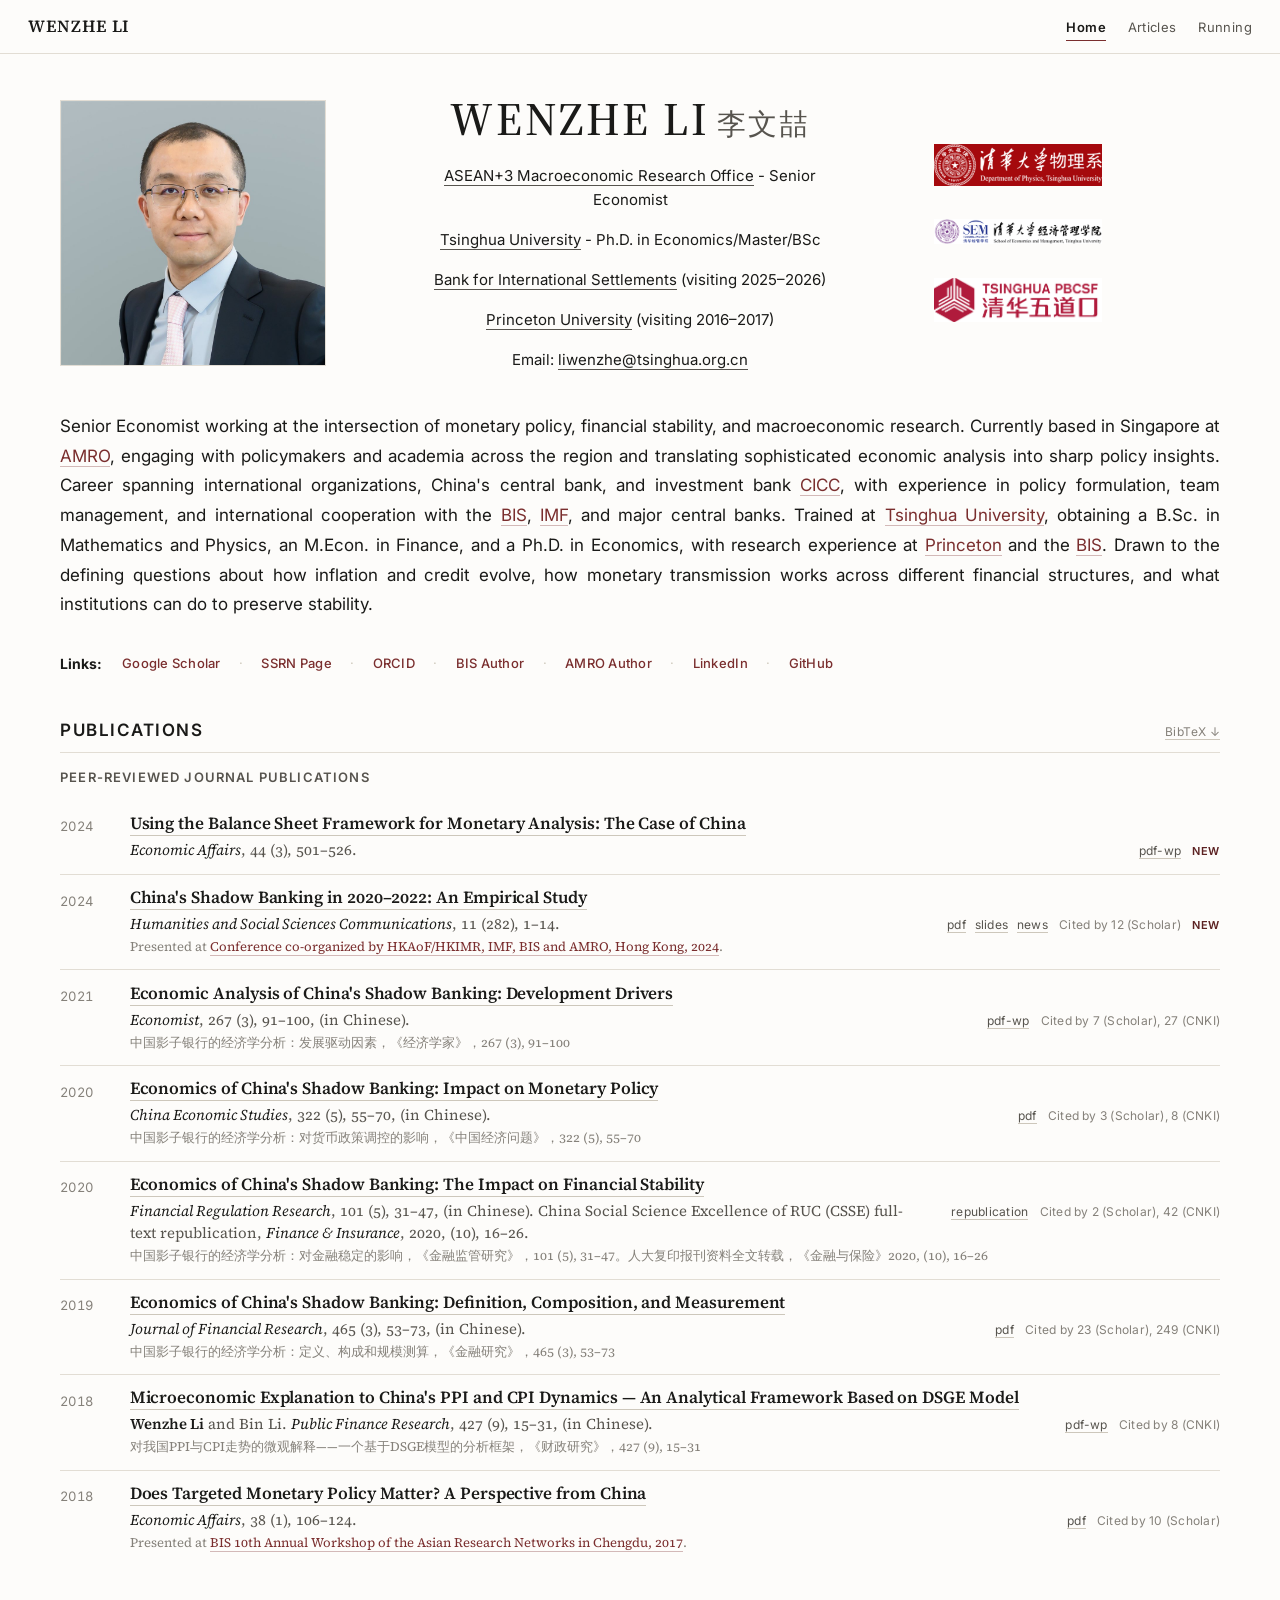
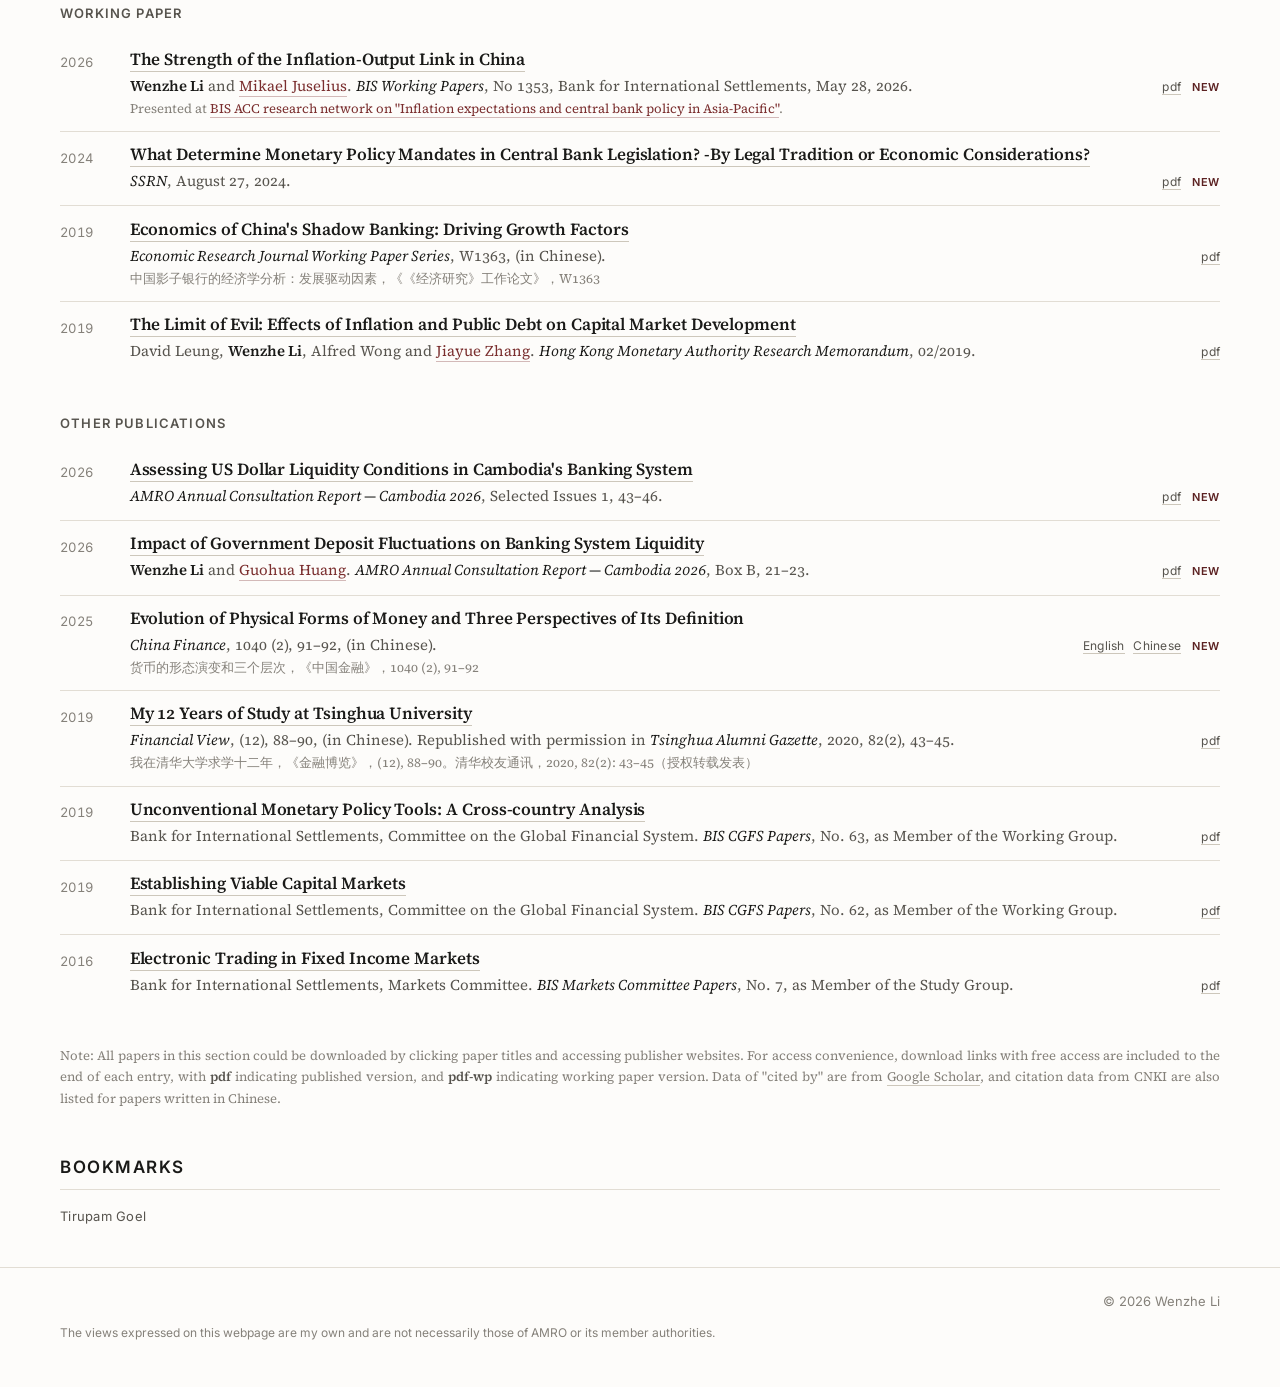
==== commit a76e5444: "Switch to the new visitor-map key; hide the widget when it fails" ====
--- a/index.html
+++ b/index.html
@@ -124,13 +124,18 @@
       <div class="linkrow js-bookmarks"></div>
     </section>
 
-    <section class="visitors no-print">
-      <!-- Same MapMyVisitors widget as the Google Site, so the existing
-           pageview total carries over. The d= key identifies the account. -->
-      <a href="https://mapmyvisitors.com/web/1bxu9" title="Visit tracker">
-        <img src="https://mapmyvisitors.com/map.png?cl=ffffff&amp;w=300&amp;t=tt&amp;d=g7JgWAnNj6K9wyvCSpRZpiWYhKDXlksO8sRGHl3tkCg&amp;co=2d78ad&amp;ct=ffffff"
+    <!-- MapMyVisitors widget registered for this site (dashboard /web/1c738).
+         The section hides itself if the image fails so an outage at their end
+         leaves no blank gap; it reappears on its own once the map returns.
+         Their map service has been returning HTTP 500 for all real account
+         keys since around 1 August 2026. -->
+    <section class="visitors no-print" hidden>
+      <a href="https://mapmyvisitors.com/web/1c738" title="Visit tracker">
+        <img src="https://mapmyvisitors.com/map.png?d=lXcs4JffDPDy1VnFtW6S-WP7A872q90rZNtvAFDXicM&amp;cl=ffffff&amp;w=300&amp;t=tt&amp;co=2d78ad&amp;ct=ffffff"
              alt="Map of visitor locations with total pageview count"
-             width="300" height="158" loading="lazy">
+             width="300" height="158"
+             onload="this.closest('.visitors').hidden = false"
+             onerror="this.closest('.visitors').remove()">
       </a>
     </section>
 
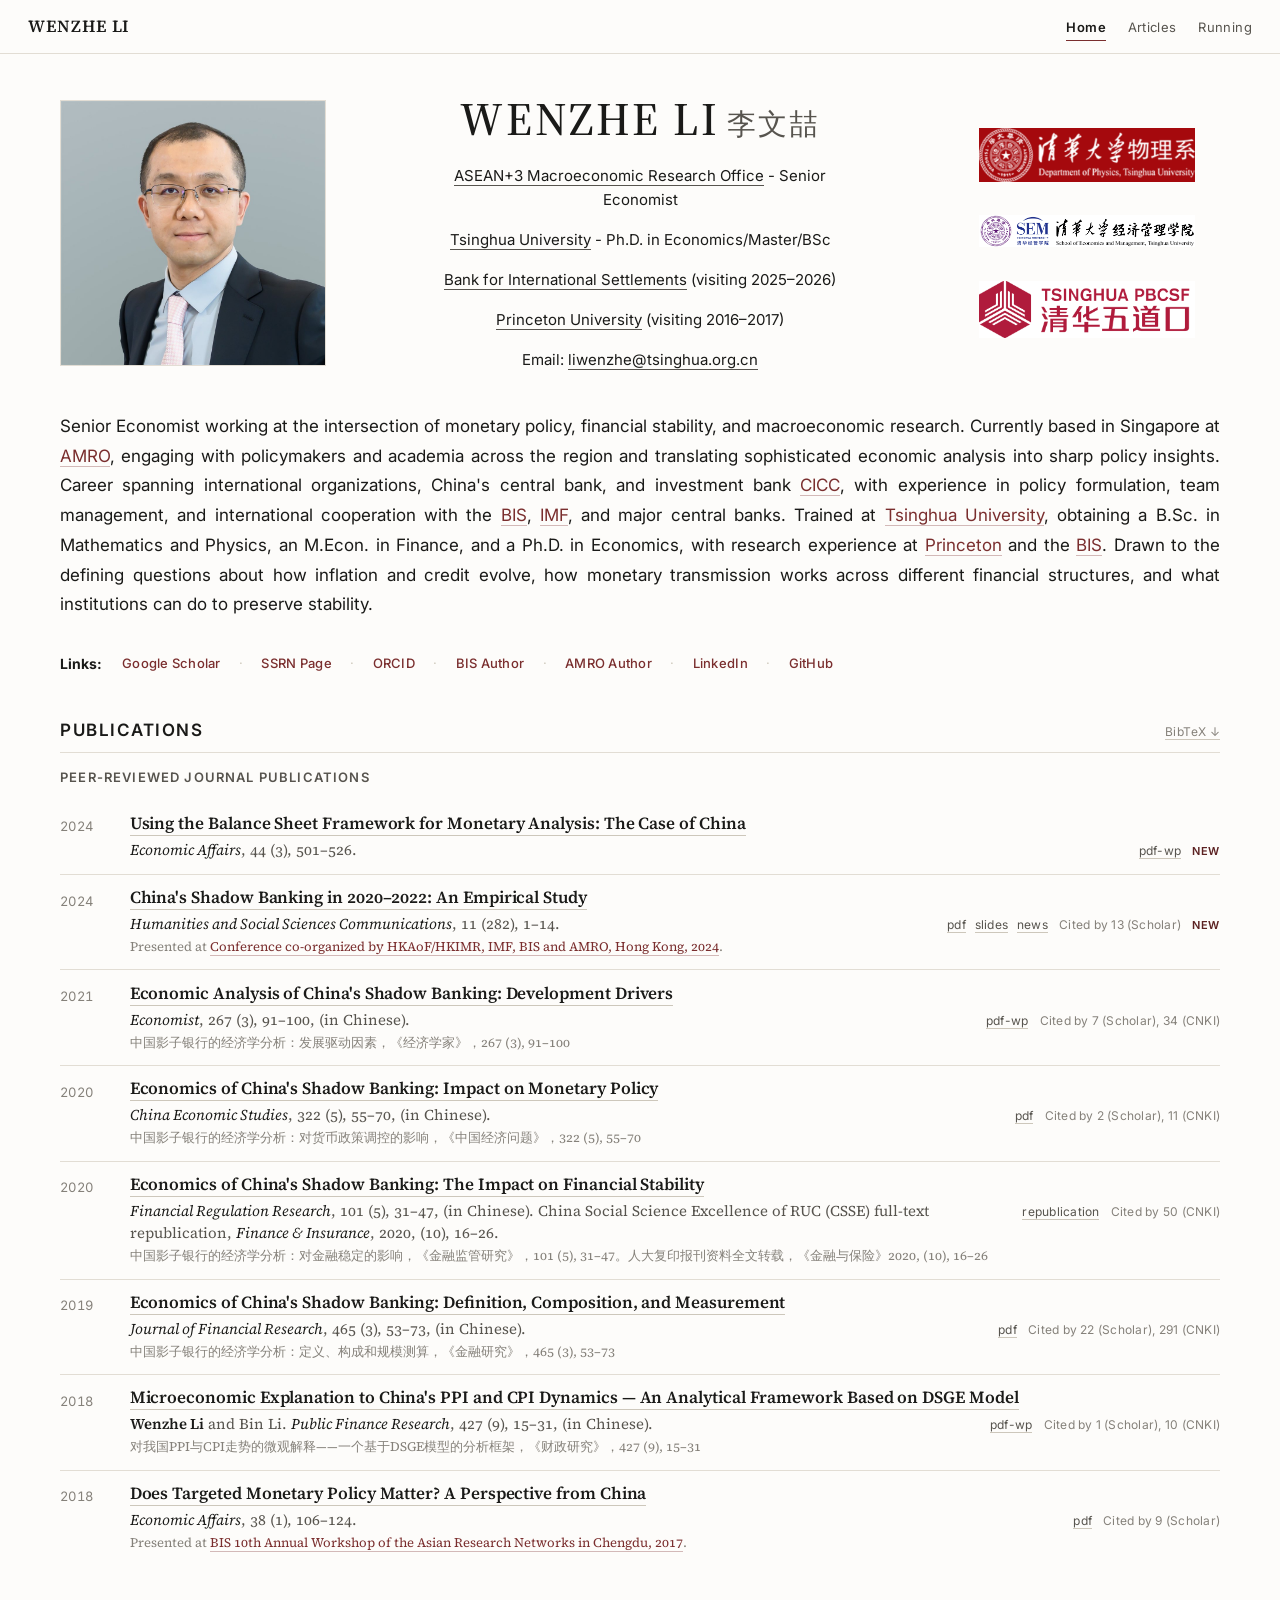
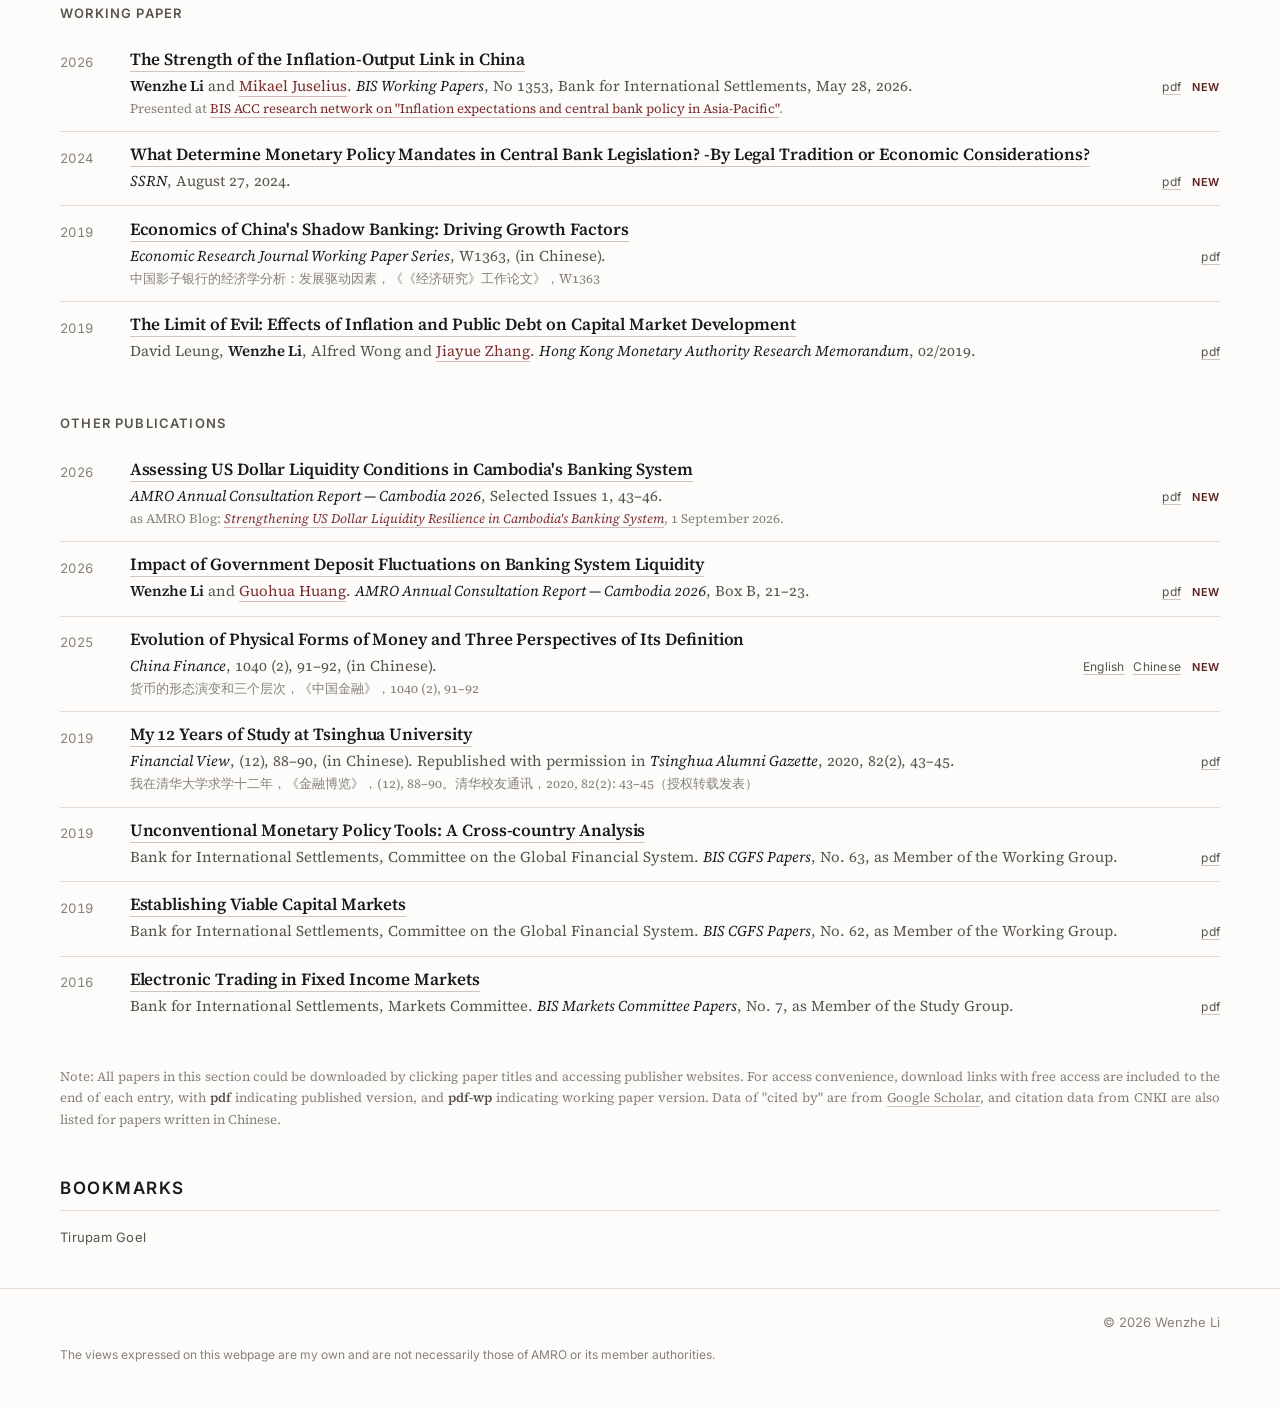
==== commit ba467abf: "Note the AMRO blog on the Cambodia study; refresh Scholar counts The blog post is a companion to the" ====
--- a/index.html
+++ b/index.html
@@ -1,6 +1,16 @@
 <!DOCTYPE html>
 <html lang="en">
 <head>
+<!-- Google Analytics (GA4). Property G-NYK8VDNS0S. Unlike GoatCounter in
+     the footer, this sets cookies and collects personal data. -->
+<script async src="https://www.googletagmanager.com/gtag/js?id=G-NYK8VDNS0S"></script>
+<script>
+  window.dataLayer = window.dataLayer || [];
+  function gtag(){dataLayer.push(arguments);}
+  gtag('js', new Date());
+  gtag('config', 'G-NYK8VDNS0S');
+</script>
+
 <meta charset="utf-8">
 <meta name="viewport" content="width=device-width, initial-scale=1">
 <title>WENZHE LI</title>
@@ -96,7 +106,7 @@
       </ul>
       <h3>Other Publications</h3>
       <ul>
-        <li><a href="https://amro-asia.org/wp-content/uploads/2026/07/AMRO-Cambodia-ACR-2026_SI_1-US-Dollar-Liquidity_20260727.pdf">Assessing US Dollar Liquidity Conditions in Cambodia&#x27;s Banking System</a>. <em>AMRO Annual Consultation Report — Cambodia 2026</em>, Selected Issues 1, 43–46, 2026.</li>
+        <li><a href="https://amro-asia.org/wp-content/uploads/2026/07/AMRO-Cambodia-ACR-2026_SI_1-US-Dollar-Liquidity_20260727.pdf">Assessing US Dollar Liquidity Conditions in Cambodia&#x27;s Banking System</a>. <em>AMRO Annual Consultation Report — Cambodia 2026</em>, Selected Issues 1, 43–46, 2026. as AMRO Blog: <em><a href="https://amro-asia.org/strengthening-us-dollar-liquidity-resilience-in-cambodias-banking-system" rel="noopener">Strengthening US Dollar Liquidity Resilience in Cambodia's Banking System</a></em>, 1 September 2026.</li>
         <li>Wenzhe Li and Guohua Huang. <a href="https://amro-asia.org/wp-content/uploads/2026/07/AMRO-Cambodia-ACR-2026_for-Publication_20260727.pdf#page=21.65">Impact of Government Deposit Fluctuations on Banking System Liquidity</a>. <em>AMRO Annual Consultation Report — Cambodia 2026</em>, Box B, 21–23, 2026.</li>
         <li>Evolution of Physical Forms of Money and Three Perspectives of Its Definition. <em>China Finance</em>, 1040 (2), 91–92, 2025, (in Chinese). 货币的形态演变和三个层次</li>
         <li><a href="https://www.tsinghua.org.cn/info/3259/41230.htm">My 12 Years of Study at Tsinghua University</a>. <em>Financial View</em>, (12), 88–90, 2019, (in Chinese). 我在清华大学求学十二年</li>
@@ -145,6 +155,7 @@
 <footer class="foot">
   <div class="wrap">
     <div class="foot__grid">
+      <span class="visits" id="visit-count" hidden></span>
       <div style="margin-left:auto">
         © <span class="js-year"></span> Wenzhe Li
       </div>
@@ -153,6 +164,17 @@
   </div>
 </footer>
 
+<!-- Visitor counting via GoatCounter (no cookies, no personal data).
+     Dashboard: https://wenzheli.goatcounter.com
+
+     The visit total in the footer additionally needs "Allow adding visitor
+     counts on your website" ticked in Settings → Site settings; until then
+     the counter endpoint returns 403 and the footer simply shows nothing.
+     Tracking itself works either way. -->
+<script>window.WL_GOATCOUNTER = "wenzheli";</script>
+<script data-goatcounter="https://wenzheli.goatcounter.com/count"
+        async src="//gc.zgo.at/count.js"></script>
+
 <script src="assets/site.js"></script>
 </body>
 </html>
--- a/assets/style.css
+++ b/assets/style.css
@@ -205,9 +205,17 @@
 }
 .profile__grid {
   display: grid;
-  grid-template-columns: 16.625rem 28rem 10.5rem;
-  gap: 5rem;
+  /* The outer columns are deliberately equal, so the name block lands on
+     the page's true centre line. Sizing them to their contents instead
+     (portrait 16.625rem, logos 13.5rem) left the middle column shoved
+     25px toward the narrower side — the header read as centred but the
+     name was not. The logo stack is narrower than its column and simply
+     centres within it. These three widths plus the gaps fill the page
+     exactly. */
+  grid-template-columns: 16.625rem 28rem 16.625rem;
+  gap: 5.625rem;
   align-items: center;
+  justify-content: center;
 }
 .profile__grid > * { min-width: 0; }
 .profile__portrait .portrait {
@@ -255,6 +263,10 @@
   display: grid;
   align-items: center;
   gap: 2.1rem;
+  /* Narrower than its column (which matches the portrait so the name block
+     centres); the stack sits in the middle of the space it is given. */
+  width: 13.5rem;
+  margin-inline: auto;
 }
 .profile__logos a {
   display: block;
@@ -262,9 +274,13 @@
   transition: opacity var(--transition);
 }
 .profile__logos a:hover { opacity: 0.75; }
+/* The cap is a safety rail for a future mark with an odd aspect ratio, not
+   a size control — width sets the size. It has to clear the tallest of the
+   three (57px at this column width) or it would silently crop the
+   official artwork. */
 .profile__logos img {
   width: 100%;
-  max-height: 3.2rem;
+  max-height: 4.25rem;
   object-fit: contain;
 }
 
@@ -327,10 +343,12 @@
 
 @media (max-width: 68rem) {
   .profile__grid {
-    grid-template-columns: 12rem minmax(0, 1fr) 8rem;
+    /* Equal outer columns here too, so the name block stays centred. */
+    grid-template-columns: 12rem minmax(0, 1fr) 12rem;
     gap: 2rem;
   }
   .profile__portrait .portrait { width: 12rem; }
+  .profile__logos { width: 10rem; }
 }
 
 @media (max-width: 46rem) {
@@ -358,7 +376,7 @@
     margin-inline: auto;
     overflow-wrap: anywhere;
   }
-  .profile__logos { width: 10.5rem; }
+  .profile__logos { width: 13.5rem; }
   .profile__bio { margin-top: 4rem; }
   .profile__links {
     grid-template-columns: 1fr;
@@ -1023,6 +1041,11 @@
   max-width: var(--measure);
 }
 .articles .pub__zh { margin-top: 0.1rem; }
+/* Both titles are links, but should read as titles rather than as links:
+   each keeps its own colour (the heading dark, the Chinese line muted)
+   and only picks up the accent on hover. */
+.articles__link { color: inherit; border-bottom: 0; }
+.articles__link:hover { color: var(--accent); }
 
 /* --- CV ----------------------------------------------------------------- */
 .cv-block { margin-bottom: 2rem; }
@@ -1083,6 +1106,12 @@
 /* MapMyVisitors widget — a plain image, so it needs no border or chrome. */
 /* An unlabelled trailing widget, not a section in its own right — it does not
    need the full section gap above it. */
+/* GoatCounter total, shown in the footer beside the copyright. */
+.visits {
+  font-variant-numeric: tabular-nums;
+  letter-spacing: 0.01em;
+}
+
 .visitors { margin-top: 1.75rem !important; }
 .visitors a { border-bottom: 0; display: inline-block; }
 .visitors img {
@@ -1112,7 +1141,7 @@
   body { font-size: 9.75pt; line-height: 1.4; background: #fff; color: #000; }
 
   .masthead, .nav, .skip, .filters, .filter-note,
-  .print-hint, .foot__bookmarks, .portrait, .hero__aside, .visitors,
+  .print-hint, .foot__bookmarks, .portrait, .hero__aside, .visitors, .visits,
   .no-print { display: none !important; }
 
   .wrap { max-width: none; padding: 0; }
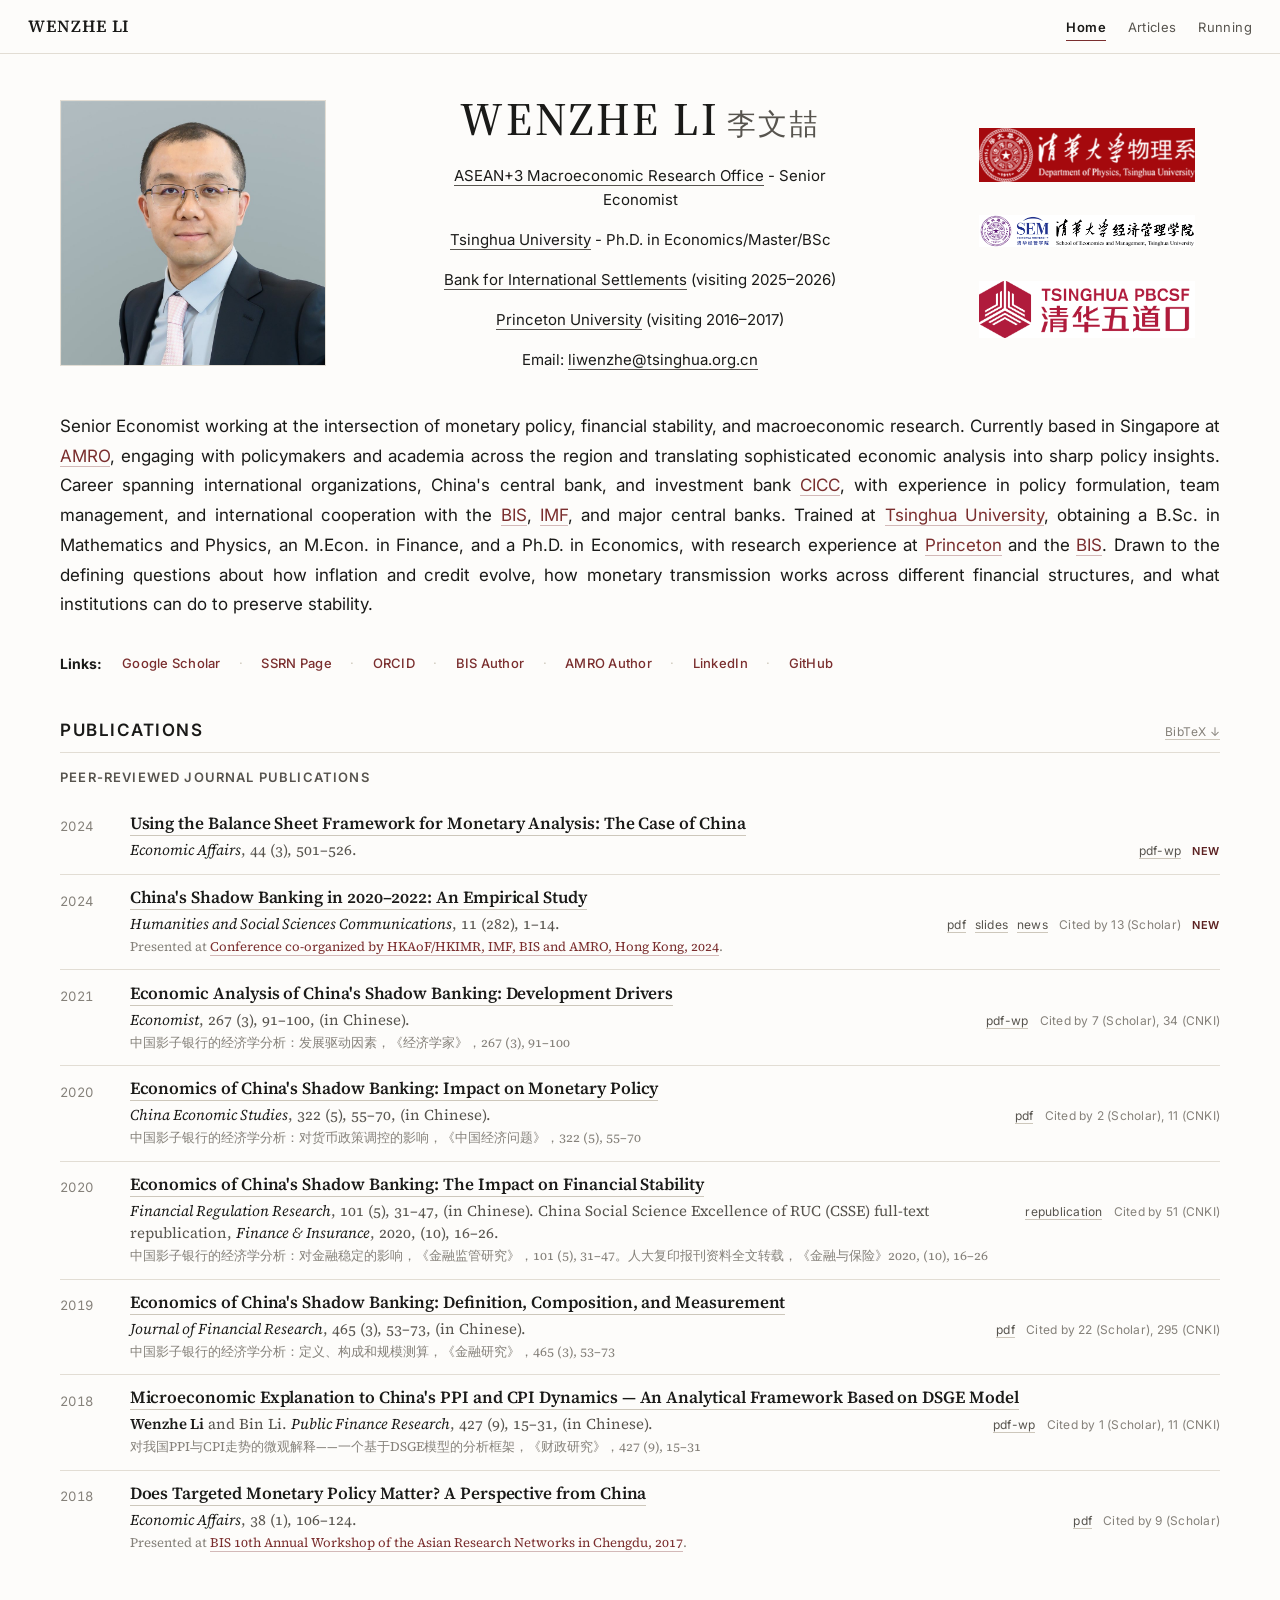
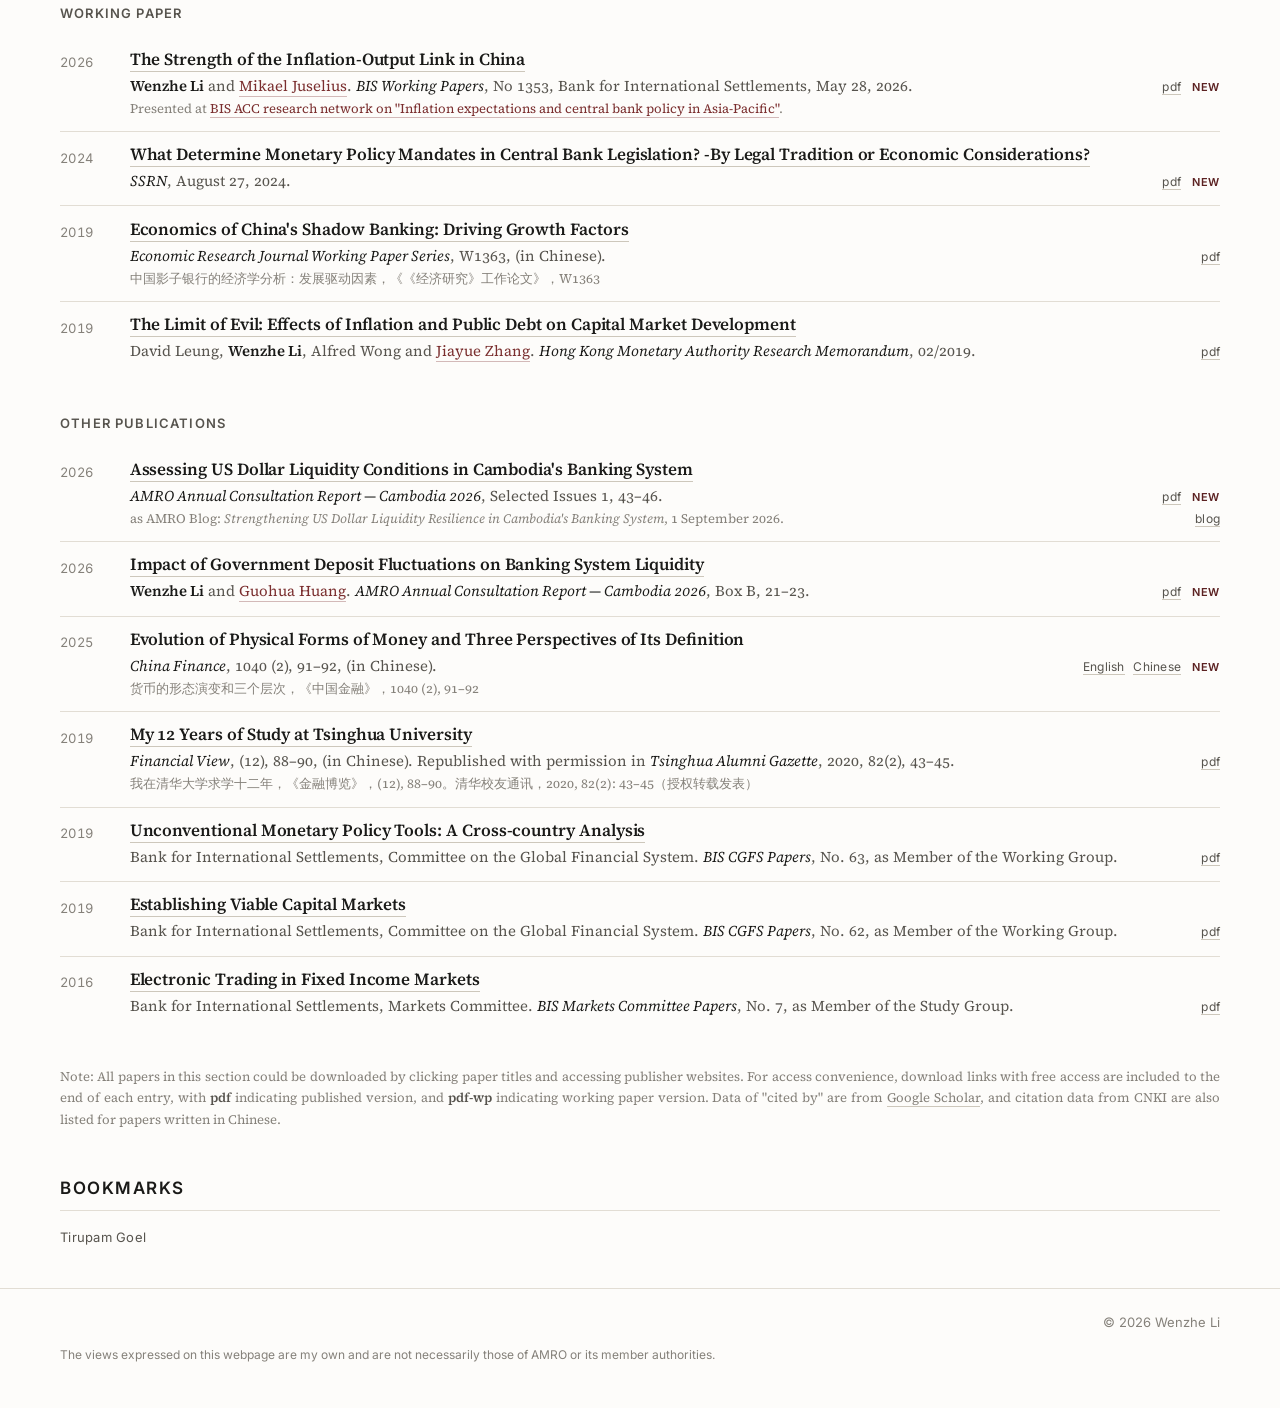
==== commit e701f5cd: "Right-align a blog link on the companion-piece line The aside line becomes a flex row mirroring the " ====
--- a/index.html
+++ b/index.html
@@ -106,7 +106,7 @@
       </ul>
       <h3>Other Publications</h3>
       <ul>
-        <li><a href="https://amro-asia.org/wp-content/uploads/2026/07/AMRO-Cambodia-ACR-2026_SI_1-US-Dollar-Liquidity_20260727.pdf">Assessing US Dollar Liquidity Conditions in Cambodia&#x27;s Banking System</a>. <em>AMRO Annual Consultation Report — Cambodia 2026</em>, Selected Issues 1, 43–46, 2026. as AMRO Blog: <em><a href="https://amro-asia.org/strengthening-us-dollar-liquidity-resilience-in-cambodias-banking-system" rel="noopener">Strengthening US Dollar Liquidity Resilience in Cambodia's Banking System</a></em>, 1 September 2026.</li>
+        <li><a href="https://amro-asia.org/wp-content/uploads/2026/07/AMRO-Cambodia-ACR-2026_SI_1-US-Dollar-Liquidity_20260727.pdf">Assessing US Dollar Liquidity Conditions in Cambodia&#x27;s Banking System</a>. <em>AMRO Annual Consultation Report — Cambodia 2026</em>, Selected Issues 1, 43–46, 2026. as AMRO Blog: <em>Strengthening US Dollar Liquidity Resilience in Cambodia's Banking System</em>, 1 September 2026. <a href="https://amro-asia.org/strengthening-us-dollar-liquidity-resilience-in-cambodias-banking-system">blog</a>.</li>
         <li>Wenzhe Li and Guohua Huang. <a href="https://amro-asia.org/wp-content/uploads/2026/07/AMRO-Cambodia-ACR-2026_for-Publication_20260727.pdf#page=21.65">Impact of Government Deposit Fluctuations on Banking System Liquidity</a>. <em>AMRO Annual Consultation Report — Cambodia 2026</em>, Box B, 21–23, 2026.</li>
         <li>Evolution of Physical Forms of Money and Three Perspectives of Its Definition. <em>China Finance</em>, 1040 (2), 91–92, 2025, (in Chinese). 货币的形态演变和三个层次</li>
         <li><a href="https://www.tsinghua.org.cn/info/3259/41230.htm">My 12 Years of Study at Tsinghua University</a>. <em>Financial View</em>, (12), 88–90, 2019, (in Chinese). 我在清华大学求学十二年</li>
--- a/assets/style.css
+++ b/assets/style.css
@@ -878,13 +878,22 @@
 .pub__republished em { color: var(--ink); font-style: italic; }
 
 /* Secondary detail — Chinese title, republication note, conference — on one
-   quieter line beneath the citation. */
+   quieter line beneath the citation. A flex row, mirroring .pub__cite, so that
+   when the aside carries its
+   own link (a companion blog post, say) the link lands in the same right-hand
+   column as the citation row's rather than trailing the sentence. With no
+   link the single child simply fills the row. */
 .pub__aside {
+  display: flex;
+  justify-content: space-between;
+  align-items: baseline;
+  gap: 2rem;
   font-size: 0.8125rem;
   color: var(--ink-faint);
   margin: 0 0 0.1rem;
   line-height: 1.5;
 }
+.pub__aside > .pub__aside-text { min-width: 0; flex: 1 1 auto; }
 .pub__aside .pub__zh { font-family: var(--cjk); }
 .pub__aside [lang="zh"] { font-family: var(--cjk); }
 .pub__sep { color: var(--rule-strong); margin: 0 0.15rem; }
@@ -957,6 +966,10 @@
     text-align: left;
     margin-top: 0.25rem;
   }
+  .pub__aside {
+    display: block;
+    gap: 0;
+  }
 }
 
 /* --- Filters ------------------------------------------------------------ */
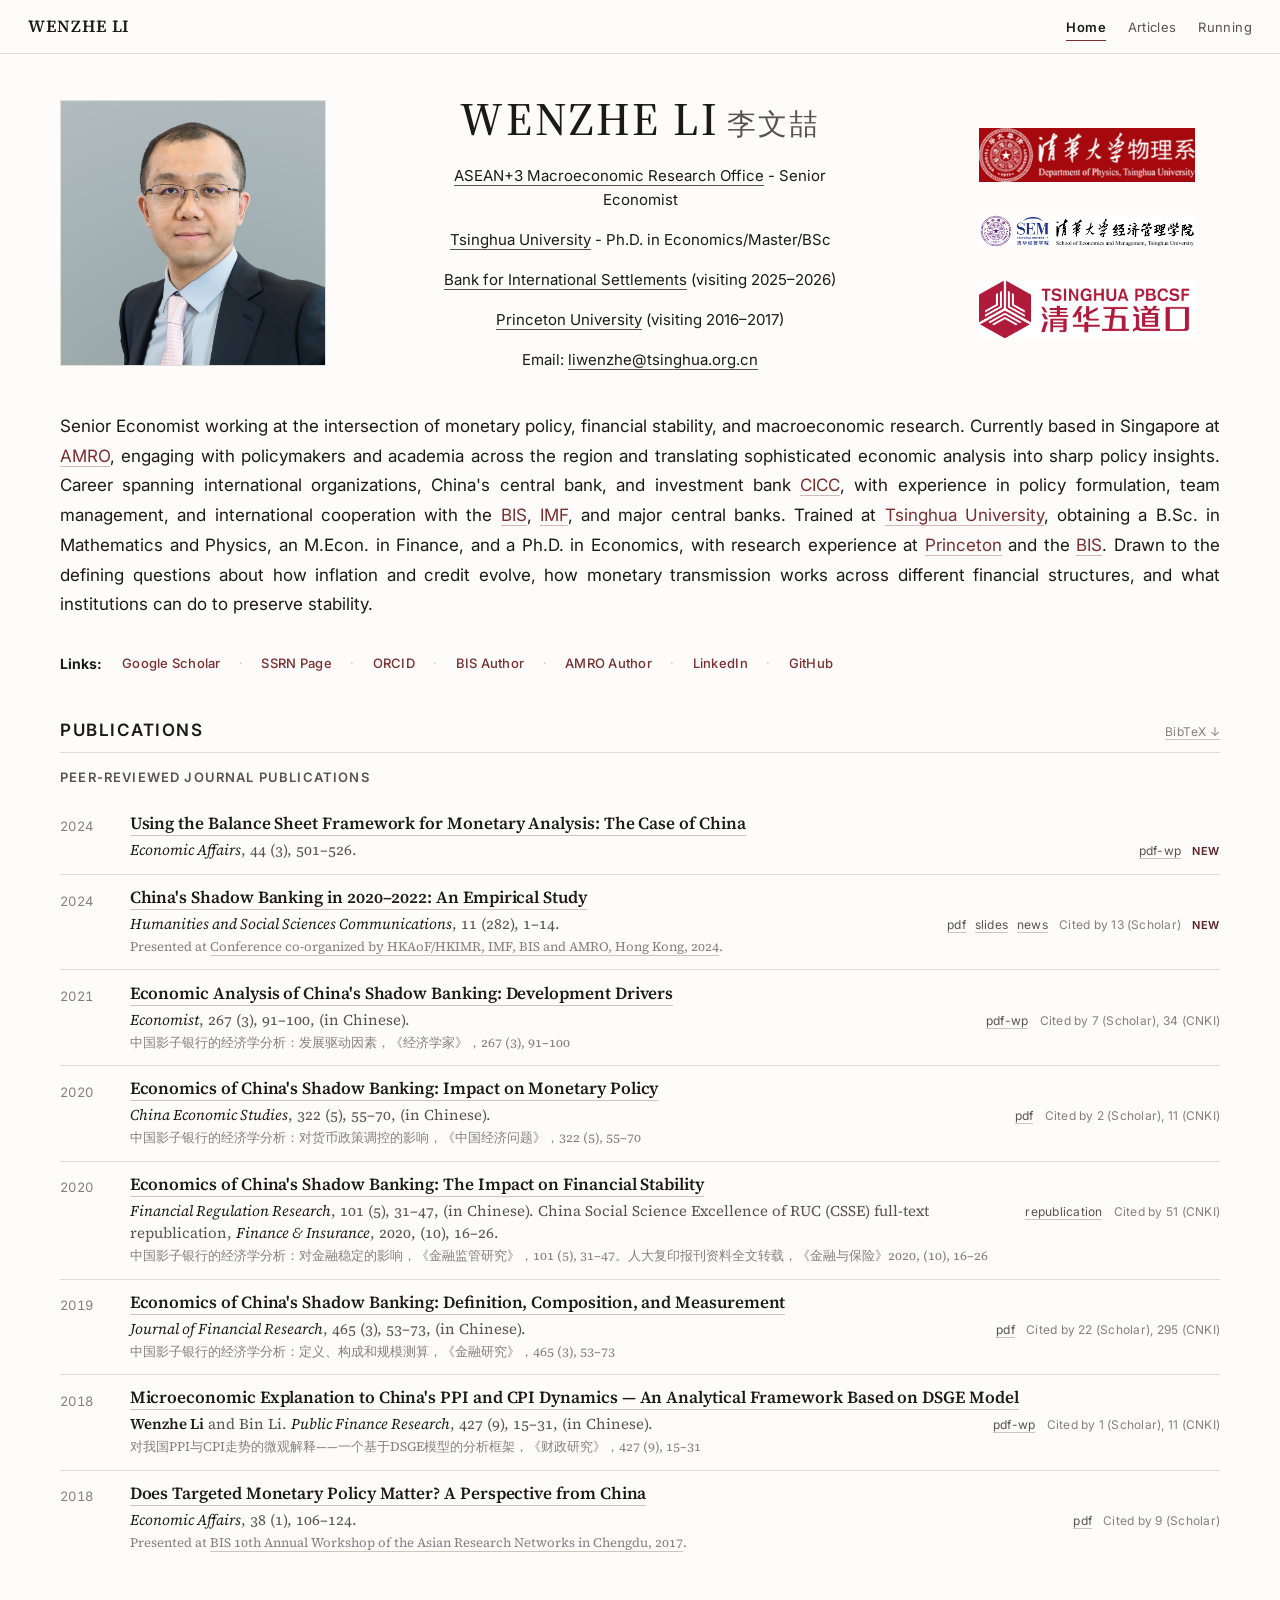
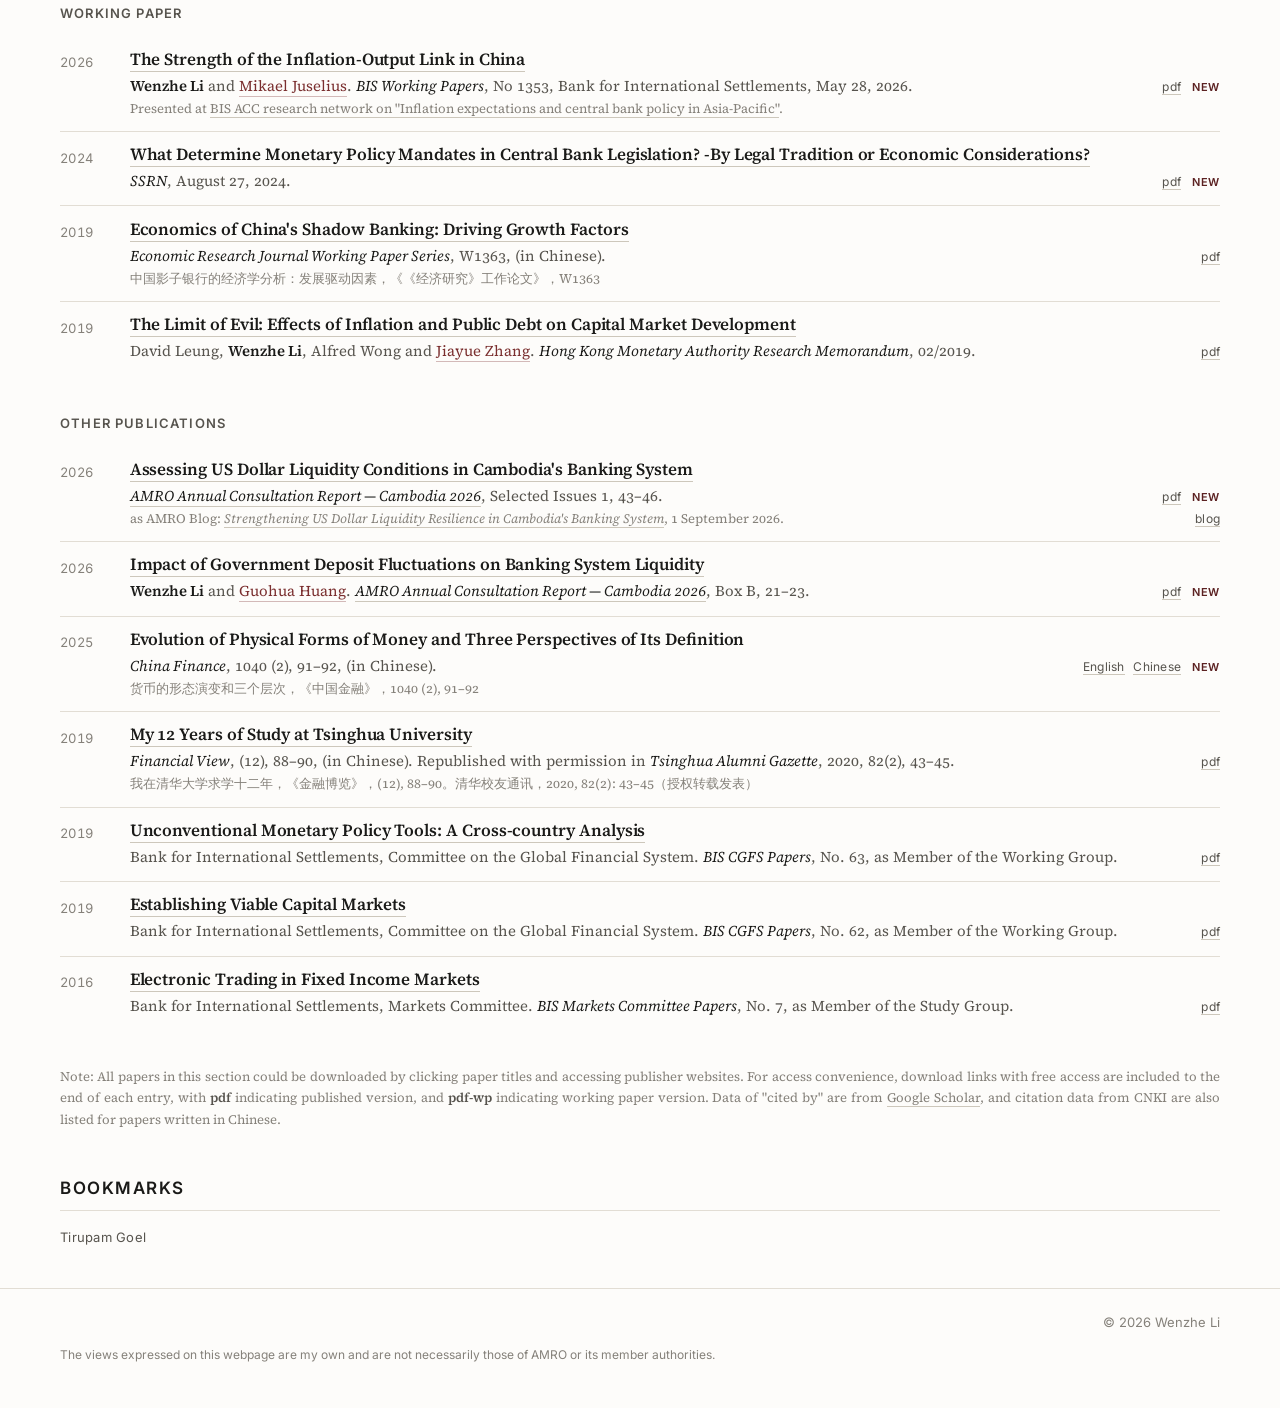
==== commit da1fe1d9: "Link the Cambodia report venue and the blog title Both Cambodia entries now link their venue to the " ====
--- a/index.html
+++ b/index.html
@@ -106,8 +106,8 @@
       </ul>
       <h3>Other Publications</h3>
       <ul>
-        <li><a href="https://amro-asia.org/wp-content/uploads/2026/07/AMRO-Cambodia-ACR-2026_SI_1-US-Dollar-Liquidity_20260727.pdf">Assessing US Dollar Liquidity Conditions in Cambodia&#x27;s Banking System</a>. <em>AMRO Annual Consultation Report — Cambodia 2026</em>, Selected Issues 1, 43–46, 2026. as AMRO Blog: <em>Strengthening US Dollar Liquidity Resilience in Cambodia's Banking System</em>, 1 September 2026. <a href="https://amro-asia.org/strengthening-us-dollar-liquidity-resilience-in-cambodias-banking-system">blog</a>.</li>
-        <li>Wenzhe Li and Guohua Huang. <a href="https://amro-asia.org/wp-content/uploads/2026/07/AMRO-Cambodia-ACR-2026_for-Publication_20260727.pdf#page=21.65">Impact of Government Deposit Fluctuations on Banking System Liquidity</a>. <em>AMRO Annual Consultation Report — Cambodia 2026</em>, Box B, 21–23, 2026.</li>
+        <li><a href="https://amro-asia.org/wp-content/uploads/2026/07/AMRO-Cambodia-ACR-2026_SI_1-US-Dollar-Liquidity_20260727.pdf">Assessing US Dollar Liquidity Conditions in Cambodia&#x27;s Banking System</a>. <a href="https://amro-asia.org/amros-2026-annual-consultation-report-on-cambodia"><em>AMRO Annual Consultation Report — Cambodia 2026</em></a>, Selected Issues 1, 43–46, 2026. as AMRO Blog: <em><a href="https://amro-asia.org/strengthening-us-dollar-liquidity-resilience-in-cambodias-banking-system" rel="noopener">Strengthening US Dollar Liquidity Resilience in Cambodia's Banking System</a></em>, 1 September 2026. <a href="https://amro-asia.org/strengthening-us-dollar-liquidity-resilience-in-cambodias-banking-system">blog</a>.</li>
+        <li>Wenzhe Li and Guohua Huang. <a href="https://amro-asia.org/wp-content/uploads/2026/07/AMRO-Cambodia-ACR-2026_for-Publication_20260727.pdf#page=21.65">Impact of Government Deposit Fluctuations on Banking System Liquidity</a>. <a href="https://amro-asia.org/amros-2026-annual-consultation-report-on-cambodia"><em>AMRO Annual Consultation Report — Cambodia 2026</em></a>, Box B, 21–23, 2026.</li>
         <li>Evolution of Physical Forms of Money and Three Perspectives of Its Definition. <em>China Finance</em>, 1040 (2), 91–92, 2025, (in Chinese). 货币的形态演变和三个层次</li>
         <li><a href="https://www.tsinghua.org.cn/info/3259/41230.htm">My 12 Years of Study at Tsinghua University</a>. <em>Financial View</em>, (12), 88–90, 2019, (in Chinese). 我在清华大学求学十二年</li>
         <li><a href="https://www.bis.org/publ/cgfs63.htm">Unconventional Monetary Policy Tools: A Cross-country Analysis</a>. Bank for International Settlements, Committee on the Global Financial System. <em>BIS CGFS Papers</em>, No. 63, as Member of the Working Group, 2019.</li>
--- a/assets/style.css
+++ b/assets/style.css
@@ -871,6 +871,12 @@
 .pub__cite > .pub__citation-text { min-width: 0; flex: 1 1 auto; }
 .pub__authors .self { color: var(--ink); font-weight: 600; }
 .pub__venue em { color: var(--ink); font-style: italic; }
+/* A linked venue keeps the citation line's own colour — the <em> inside sets
+   the text — with just the underline marking it as a link, so it does not
+   compete with the publication title above. */
+.pub__venue a { border-bottom-color: var(--rule-strong); }
+.pub__venue a:hover { border-bottom-color: var(--accent); }
+.pub__venue a:hover em { color: var(--accent); }
 /* A second publication of the same article. It sits on the citation line
    beside the first venue and carries the same weight — a lighter colour here
    read as an inconsistency rather than a hierarchy. */
@@ -894,6 +900,15 @@
   line-height: 1.5;
 }
 .pub__aside > .pub__aside-text { min-width: 0; flex: 1 1 auto; }
+/* A link in the aside (a companion piece's title) keeps the line's quieter
+   colour rather than the full accent, which would otherwise make it louder
+   than the publication's own title above it. It still underlines, and picks
+   up the accent on hover. */
+.pub__aside-text a {
+  color: inherit;
+  border-bottom-color: var(--rule-strong);
+}
+.pub__aside-text a:hover { color: var(--accent); border-bottom-color: var(--accent); }
 .pub__aside .pub__zh { font-family: var(--cjk); }
 .pub__aside [lang="zh"] { font-family: var(--cjk); }
 .pub__sep { color: var(--rule-strong); margin: 0 0.15rem; }
